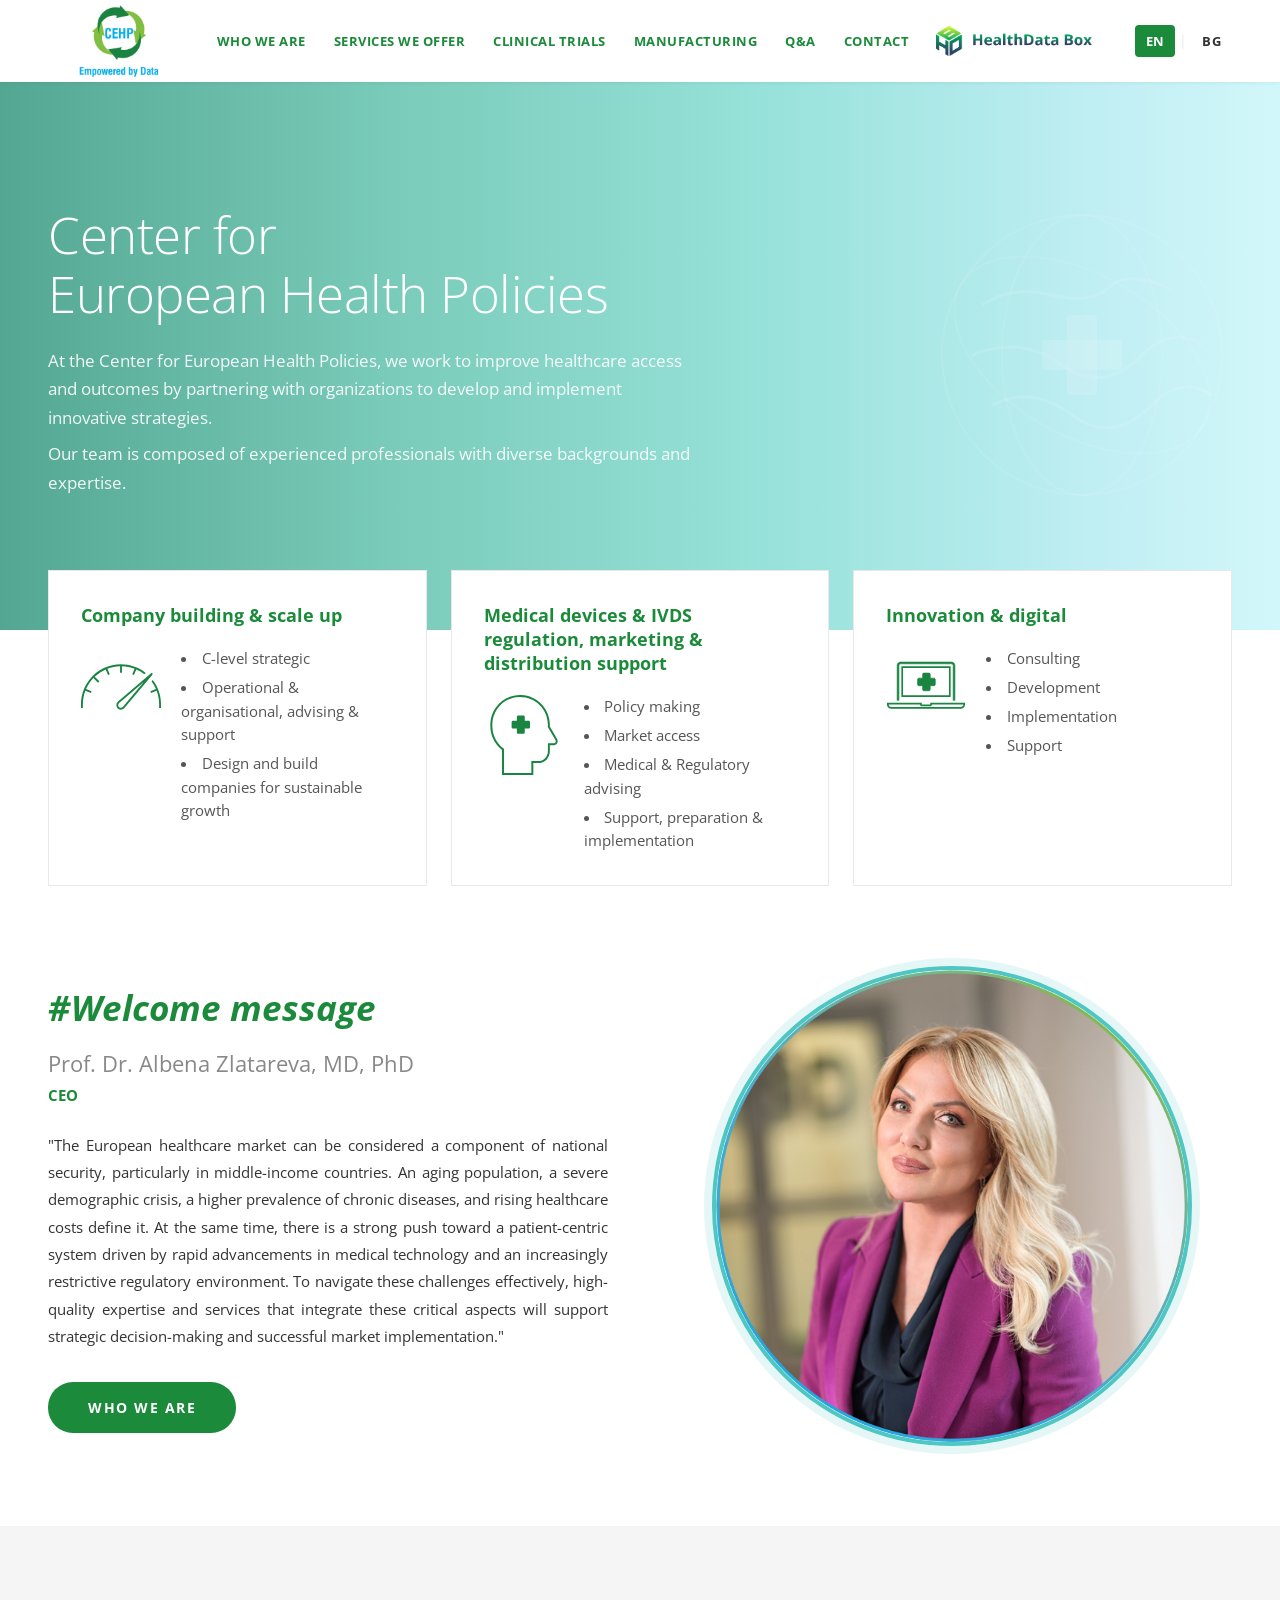
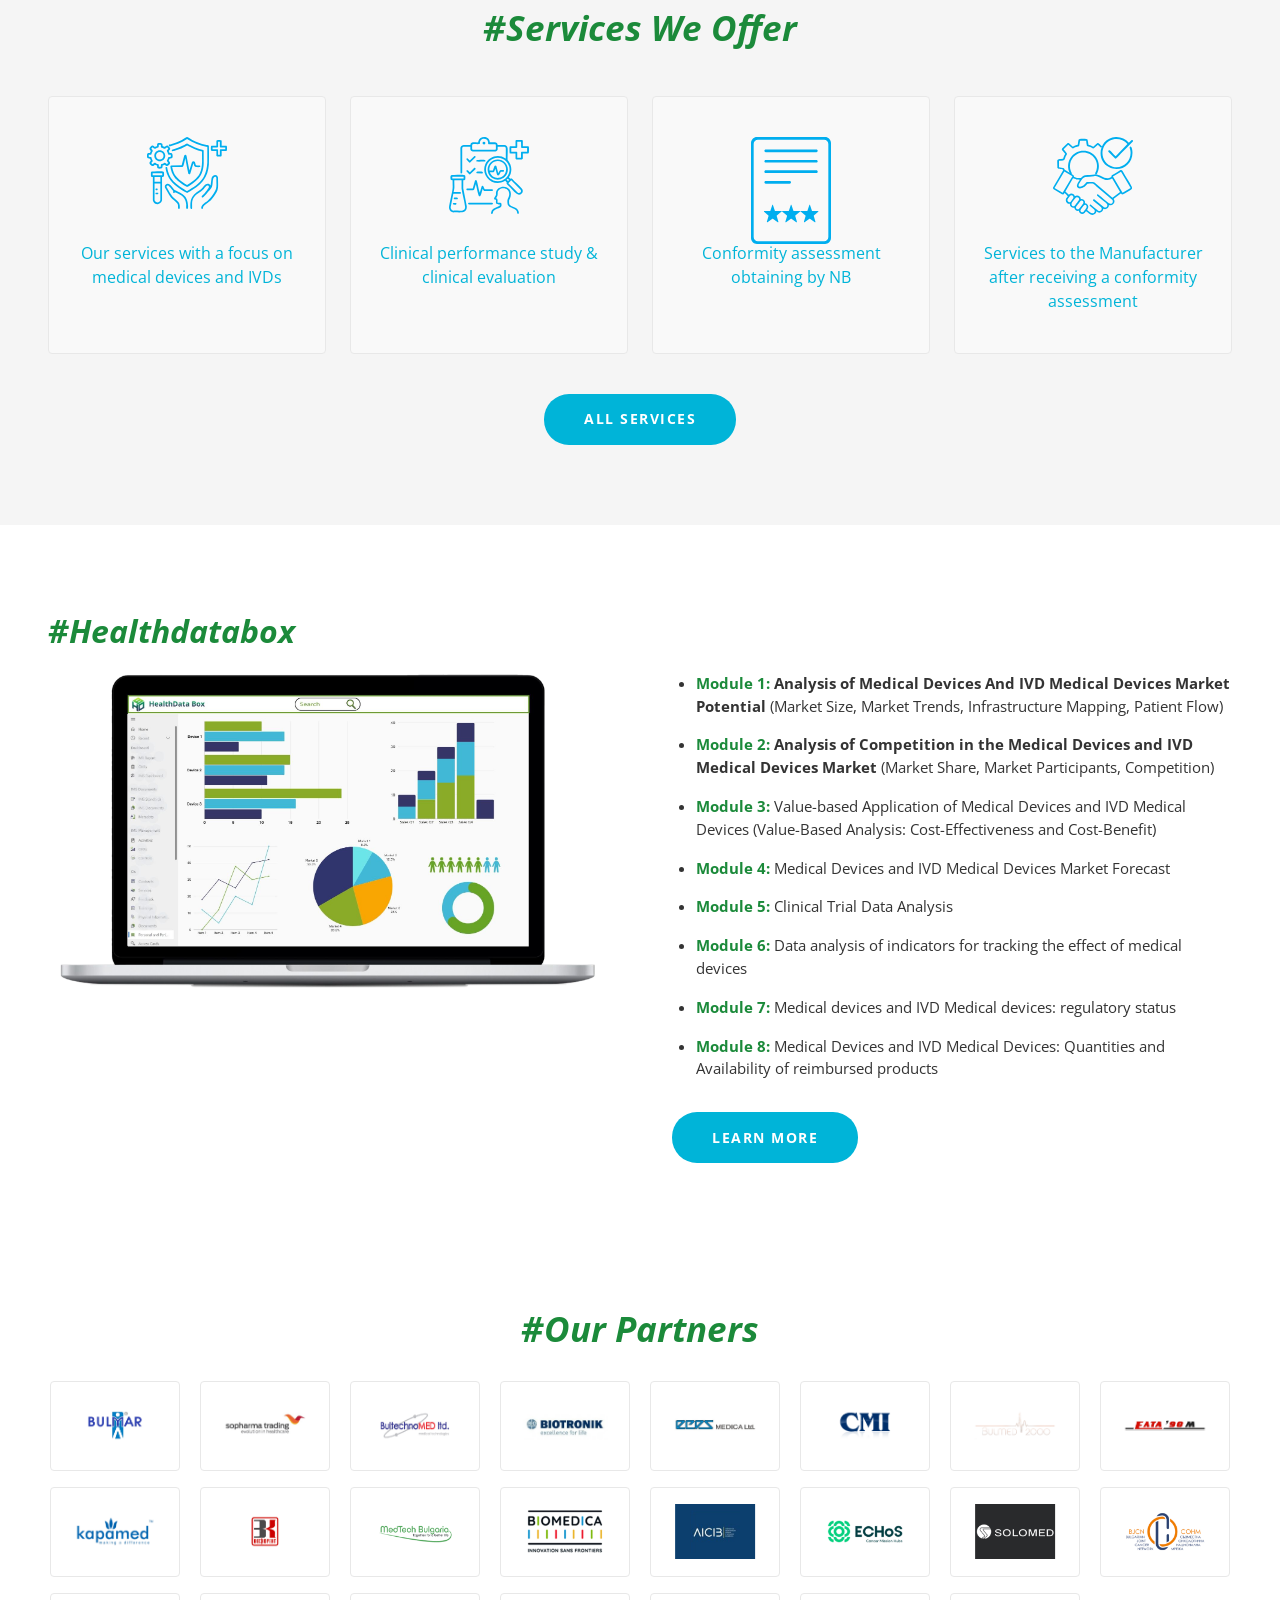
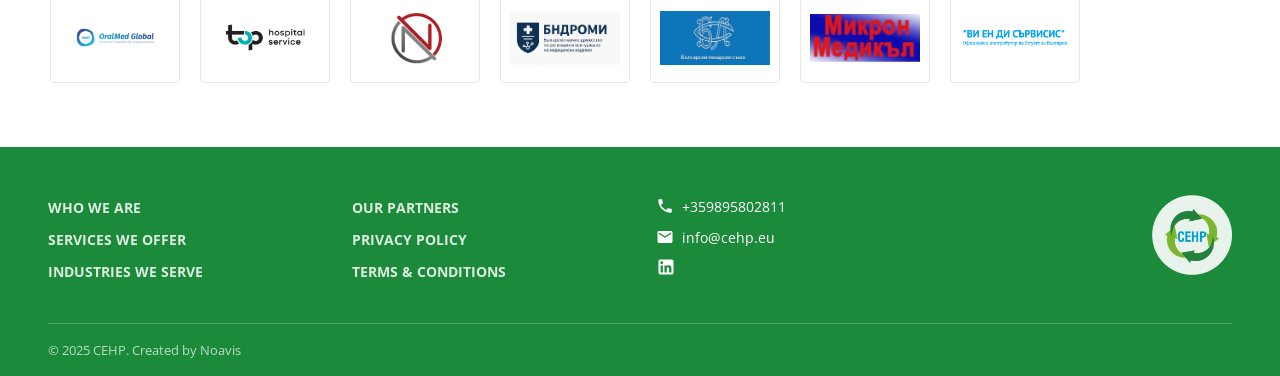
==== index.html @ 3921a28b "initilize" ====
<!DOCTYPE html>
<html lang="en">
<head>
  <meta charset="UTF-8">
  <meta name="viewport" content="width=device-width, initial-scale=1.0">
  <title>Home | CEHP - Center for European Health Policies</title>

  <!-- SEO Meta Tags -->
  <meta name="description" content="CEHP - Center for European Health Policies. Expert consulting in medical devices, MedDevs, IVDs, HTA, CE marking, clinical trials, technical dossier preparation, manufacturing, packaging, and Medtech regulatory compliance.">
  <meta name="keywords" content="Medical devices, MedDevs, IVDs, HTA, ОЗТ, CE marking, clinical trials, technical dossier preparation, manufacturing, packaging, Medtech, medical device regulation, MDR, IVDR, conformity assessment, clinical evaluation, health technology assessment, оценка на здравни технологии, медицински изделия, клинични изпитвания">
  <meta name="author" content="CEHP">
  <meta name="robots" content="index, follow">
  <link rel="canonical" href="https://www.cehp.eu/">

  <!-- Open Graph -->
  <meta property="og:title" content="CEHP - Center for European Health Policies">
  <meta property="og:description" content="Expert consulting in medical devices, IVDs, HTA, CE marking, clinical trials, technical dossier preparation, manufacturing, and Medtech.">
  <meta property="og:type" content="website">
  <meta property="og:url" content="https://www.cehp.eu/">
  <meta property="og:image" content="images/main-logo.jpg">
  <meta property="og:site_name" content="CEHP">

  <!-- Twitter Card -->
  <meta name="twitter:card" content="summary_large_image">
  <meta name="twitter:title" content="CEHP - Center for European Health Policies">
  <meta name="twitter:description" content="Expert consulting in medical devices, IVDs, HTA, CE marking, clinical trials, and Medtech regulatory compliance.">

  <!-- Schema.org Structured Data -->
  <script type="application/ld+json">
  {
    "@context": "https://schema.org",
    "@type": "Organization",
    "name": "CEHP - Center for European Health Policies",
    "url": "https://www.cehp.eu",
    "logo": "https://www.cehp.eu/images/main-logo.jpg",
    "description": "Expert consulting in medical devices, MedDevs, IVDs, HTA, CE marking, clinical trials, technical dossier preparation, manufacturing, packaging, and Medtech.",
    "telephone": "+359895802811",
    "contactPoint": {
      "@type": "ContactPoint",
      "email": "info@cehp.eu",
      "telephone": "+359895802811",
      "contactType": "general"
    },
    "sameAs": [
      "https://www.linkedin.com/company/center-for-european-health-policies-ltd/"
    ],
    "keywords": "Medical devices, MedDevs, IVDs, HTA, CE marking, clinical trials, technical dossier preparation, manufacturing, packaging, Medtech"
  }
  </script>

  <!-- Fonts -->
  <link rel="preconnect" href="https://fonts.googleapis.com">
  <link rel="preconnect" href="https://fonts.gstatic.com" crossorigin>
  <link href="https://fonts.googleapis.com/css2?family=Open+Sans:ital,wght@0,300;0,400;0,500;0,600;0,700;1,400;1,600;1,700&display=swap" rel="stylesheet">

  <!-- Styles -->
  <link rel="stylesheet" href="css/style.css">
</head>
<body>

  <!-- Header -->
  <header class="header">
    <nav class="nav">
      <a href="index.html" class="nav-logo">
        <img src="images/main-logo.jpg" alt="CEHP - Center for European Health Policies" width="150" height="55">

      </a>
      <div class="nav-links">
        <a href="team.html" data-i18n="nav.who_we_are">Who We Are</a>
        <a href="services.html" data-i18n="nav.services">Services We Offer</a>
        <a href="clinical-trials.html" data-i18n="nav.clinical_trials">Clinical Trials</a>
        <a href="manufacturing.html" data-i18n="nav.manufacturing">Manufacturing</a>
        <a href="qa.html" data-i18n="nav.qa">Q&amp;A</a>
        <a href="contact.html" data-i18n="nav.contact">Contact</a>
      </div>
      <a href="https://www.healthdatabox.com/" target="_blank" rel="noopener noreferrer" class="nav-right">
        <img src="images/healthdatabox-logo.png" alt="HealthData Box">
      </a>
      <div class="lang-switcher">
        <button class="lang-btn active" data-lang="en">EN</button>
        <span class="lang-sep">|</span>
        <button class="lang-btn" data-lang="bg">BG</button>
      </div>
      <button class="hamburger" aria-label="Open menu">
        <span></span><span></span><span></span>
      </button>
    </nav>
  </header>

  <!-- Mobile Navigation -->
  <div class="overlay"></div>
  <div class="mobile-nav">
    <button class="mobile-nav-close" aria-label="Close menu">&times;</button>
    <div class="mobile-nav-links">
      <a href="index.html" data-i18n="nav.home">Home</a>
      <a href="team.html" data-i18n="nav.who_we_are">Who We Are</a>
      <a href="services.html" data-i18n="nav.services">Services We Offer</a>
      <a href="clinical-trials.html" data-i18n="nav.clinical_trials">Clinical Trials</a>
      <a href="manufacturing.html" data-i18n="nav.manufacturing">Manufacturing</a>
      <a href="qa.html" data-i18n="nav.qa">Q&amp;A</a>
      <a href="contact.html" data-i18n="nav.contact">Contact</a>
    </div>
    <div class="lang-switcher">
      <button class="lang-btn active" data-lang="en">EN</button>
      <span class="lang-sep">|</span>
      <button class="lang-btn" data-lang="bg">BG</button>
    </div>
  </div>

  <!-- Hero Section -->
  <section class="hero" id="hero">
    <video class="hero-video" autoplay muted loop playsinline>
      <source src="images/file.mp4" type="video/mp4">
    </video>
    <div class="hero-overlay"></div>
    <div class="hero-inner">
      <div class="hero-content">
        <h1 data-i18n="home.hero_title">Center for<br>European Health Policies</h1>
        <p data-i18n="home.hero_p1">At the Center for European Health Policies, we work to improve healthcare access and outcomes by partnering with organizations to develop and implement innovative strategies.</p>
        <p data-i18n="home.hero_p2">Our team is composed of experienced professionals with diverse backgrounds and expertise.</p>
      </div>
      <div class="hero-globe">
        <!-- Globe SVG illustration -->
        <svg viewBox="0 0 300 300" fill="none" xmlns="http://www.w3.org/2000/svg">
          <circle cx="150" cy="150" r="140" stroke="rgba(255,255,255,0.3)" stroke-width="2" fill="none"/>
          <ellipse cx="150" cy="150" rx="80" ry="140" stroke="rgba(255,255,255,0.3)" stroke-width="2" fill="none"/>
          <ellipse cx="150" cy="150" rx="140" ry="80" stroke="rgba(255,255,255,0.3)" stroke-width="2" fill="none" transform="rotate(30 150 150)"/>
          <path d="M50 100 Q80 80 120 90 Q160 100 180 80 Q200 65 240 85" stroke="rgba(255,255,255,0.4)" stroke-width="3" fill="none"/>
          <path d="M40 150 Q90 130 130 160 Q170 190 210 150 Q240 120 270 140" stroke="rgba(255,255,255,0.4)" stroke-width="3" fill="none"/>
          <path d="M60 200 Q100 180 140 210 Q180 240 220 200 Q250 170 280 190" stroke="rgba(255,255,255,0.4)" stroke-width="3" fill="none"/>
          <!-- Health cross -->
          <rect x="135" y="110" width="30" height="80" rx="4" fill="rgba(255,255,255,0.5)"/>
          <rect x="110" y="135" width="80" height="30" rx="4" fill="rgba(255,255,255,0.5)"/>
        </svg>
      </div>
    </div>
  </section>

  <!-- Three Pillars -->
  <section class="pillars" id="pillars">
    <div class="container">
      <div class="pillars-grid">
        <!-- Pillar 1 -->
        <div class="pillar-card animate-on-scroll">
          <h3 data-i18n="home.pillar1_title">Company building &amp; scale up</h3>
          <div class="pillar-body">
            <div class="pillar-icon">
              <svg preserveAspectRatio="xMidYMid meet" data-bbox="39.9 19.13 1000.3 567.37" viewBox="39.9 19.13 1000.3 567.37" xmlns="http://www.w3.org/2000/svg" role="presentation" aria-hidden="true">
                <g>
                  <path d="M528.4 42.8v81.1h23.3V42.7C605.9 44 659.4 54.5 710 73.9l-29.4 68.6 21.4 9.2 29.6-69c35.5 15.6 68.9 35.5 99.5 59.2l18-15.4C632.4-44.4 318.2-7.3 147.3 209.4c-69.6 88.3-107.5 197.5-107.4 310v46.5h23.3v-46.5c0-58.1 10.6-115.7 31.4-170l68.6 29.4 9.2-21.4-69-29.6c22.3-50.7 53.3-97.1 91.5-137.2l57.7 57.7 16.4-16.4-57.7-57.7c40.1-38.2 86.5-69.2 137.2-91.5l29.6 69 21.4-9.2-29.4-68.7c50.6-19.3 104.2-29.9 158.3-31.1" fill="#1a8441"></path>
                  <path d="m937.6 216.4-15.3 18.2c21.6 28.9 39.8 60.2 54.3 93.2l-69 29.6 9.2 21.4 68.8-29.5c20.8 54.3 31.4 111.9 31.3 170v46.5h23.3v-46.5c0-109.5-36-216-102.6-302.9" fill="#1a8441"></path>
                  <path d="M932 132.3c-4.3-4.3-11.1-4.5-15.7-.6L502.8 484.6c-2.2 1.5-4.2 3.3-5.8 5.5-.4.5-.8 1-2.1 2.3-19.8 24.5-16.6 60.3 7.2 80.9 10.2 8.5 23.1 13.2 36.3 13.2s33.1-7.5 44.2-20.3l350.1-418.1c3.9-4.6 3.5-11.5-.8-15.7M564.9 551c-12 14.2-33.2 16.3-47.7 4.7-14.1-12-16.3-33-5.1-47.7 1.1-1.1 2-2.2 2.8-3.2l.6-.7c.5-.3 1-.7 1.5-1.1l307.7-262.6h.2v.2l-260 310.5Z" fill="#1a8441"></path>
                </g>
              </svg>
            </div>
            <ul>
              <li data-i18n="home.pillar1_li1">C-level strategic</li>
              <li data-i18n="home.pillar1_li2">Operational &amp; organisational, advising &amp; support</li>
              <li data-i18n="home.pillar1_li3">Design and build companies for sustainable growth</li>
            </ul>
          </div>
        </div>

        <!-- Pillar 2 -->
        <div class="pillar-card animate-on-scroll">
          <h3 data-i18n="home.pillar2_title">Medical devices &amp; IVDS regulation, marketing &amp; distribution support</h3>
          <div class="pillar-body">
            <div class="pillar-icon">
              <svg preserveAspectRatio="xMidYMid meet" data-bbox="98.2 21 658.468 781.9" viewBox="98.2 21 658.468 781.9" xmlns="http://www.w3.org/2000/svg" role="presentation" aria-hidden="true">
                <g>
                  <path d="M389.3 40.4c149.9-.1 271.6 121.4 271.7 271.4 0 3.6 0 7.2-.2 10.8v10.7l2.6 4.5 66.8 116.3.3.4.3.4c6.3 7.6 8.1 17.9 4.9 27.2-2.7 5.6-8 9.6-14.2 10.7h-60.6v77.5c0 25.5-9.7 50.1-27.2 68.7-17.9 18.1-42.2 28.3-67.6 28.2h-66.8v116.3H232.2V548.2l-7.5-5.8C156.9 490 117.5 409 118 323.2v-.7c-5.8-149.9 110.9-276.2 260.7-282 3.6-.1 7.2-.2 10.8-.2m-.2-19.3C228.7 20.9 98.4 151 98.2 311.8c0 3.8 0 7.7.2 11.5-.4 91.7 41.8 178.3 114.2 234.5v245.1h305.9V686.6h47.4c30.5 0 59.8-12.3 81.3-33.9 21.2-22.1 33-51.7 32.9-82.4v-58.1h42.6c25.2-2.9 47.4-32 24.2-67.8l-66.8-116.3v-4.8c6.2-160.6-118.9-295.9-279.3-302.1-3.8-.2-7.7-.2-11.5-.2" fill="#1a8441" fill-rule="evenodd"></path>
                  <path d="M486.1 284.3c0-7.1-5.8-12.8-12.8-12.8h-38.5V233c0-7.1-5.8-12.8-12.8-12.8h-51.4c-7.1 0-12.8 5.8-12.8 12.8v38.5h-38.6c-7.1 0-12.8 5.8-12.8 12.8v51.4c0 7.1 5.8 12.8 12.8 12.8h38.5V387c0 7.1 5.8 12.8 12.8 12.8h51.4c7.1 0 12.8-5.8 12.8-12.8v-38.5h38.5c7.1 0 12.8-5.8 12.8-12.8v-51.4Z" fill="#1a8441" fill-rule="evenodd"></path>
                </g>
              </svg>
            </div>
            <ul>
              <li data-i18n="home.pillar2_li1">Policy making</li>
              <li data-i18n="home.pillar2_li2">Market access</li>
              <li data-i18n="home.pillar2_li3">Medical &amp; Regulatory advising</li>
              <li data-i18n="home.pillar2_li4">Support, preparation &amp; implementation</li>
            </ul>
          </div>
        </div>

        <!-- Pillar 3 -->
        <div class="pillar-card animate-on-scroll">
          <h3 data-i18n="home.pillar3_title">Innovation &amp; digital</h3>
          <div class="pillar-body">
            <div class="pillar-icon">
              <svg preserveAspectRatio="xMidYMid meet" data-bbox="13.4 25.7 1053.3 630" viewBox="0 0 1080 724" xmlns="http://www.w3.org/2000/svg" role="presentation" aria-hidden="true">
                <g>
                  <path d="M872.4 495.6V83.4H207.6v412.4zM230.5 106.3h619v366.4l-619 .2z" fill="#1a8441" fill-rule="evenodd"></path>
                  <path d="M173.9 71.6c0-12.7 10.3-22.9 22.9-23h687.4c12.7 0 22.9 10.3 22.9 23v470.5H930V71.6c0-25.3-20.5-45.9-45.8-45.9H196.9c-25.3 0-45.8 20.6-45.8 45.9v470.5H174V71.6z" stroke-miterlimit="8" fill="#1a8441" fill-rule="evenodd" stroke="#1a8441" stroke-width="9.2"></path>
                  <path d="M597.2 575.8v22.8H482.7v-22.8H13.4v22.8c0 31.5 25.6 57.1 57.2 57.1h938.8c31.6 0 57.2-25.6 57.3-57.1v-22.8zm412.2 57.1H70.6c-19 0-34.3-15.4-34.4-34.3h423.6c-.4 12.2 9.1 22.4 21.4 22.8h116c12.2.4 22.5-9.1 22.9-21.3v-1.5h423.6c0 18.9-15.4 34.2-34.4 34.3" fill-rule="evenodd" fill="#1a8441"></path>
                  <path d="M665 259.5c0-9.4-7.6-17-17-17h-51.2v-51.2c0-9.4-7.6-17-17-17h-68.2c-9.4 0-17 7.6-17 17v51.2h-51.2c-9.4 0-17 7.6-17 17v68.2c0 9.4 7.6 17 17 17h51.2v51.2c0 9.4 7.6 17 17 17h68.2c9.4 0 17-7.6 17-17v-51.2H648c9.4 0 17-7.6 17-17z" fill="#1a8441" fill-rule="evenodd" stroke="#1a8441" stroke-width="9.2" stroke-linecap="round" stroke-linejoin="round"></path>
                </g>
              </svg>
            </div>
            <ul>
              <li data-i18n="home.pillar3_li1">Consulting</li>
              <li data-i18n="home.pillar3_li2">Development</li>
              <li data-i18n="home.pillar3_li3">Implementation</li>
              <li data-i18n="home.pillar3_li4">Support</li>
            </ul>
          </div>
        </div>
      </div>
    </div>
  </section>

  <!-- Welcome / CEO Message -->
  <section class="welcome" id="welcome">
    <div class="container">
      <div class="welcome-grid">
        <div class="welcome-text animate-on-scroll">
          <div class="section-label" data-i18n="home.welcome_label">#Welcome message</div>
          <h2 data-i18n="home.welcome_name">Prof. Dr. Albena Zlatareva, MD, PhD</h2>
          <p class="title" data-i18n="home.welcome_role">CEO</p>
          <blockquote data-i18n="home.welcome_quote">
            "The European healthcare market can be considered a component of national security, particularly in middle-income countries. An aging population, a severe demographic crisis, a higher prevalence of chronic diseases, and rising healthcare costs define it. At the same time, there is a strong push toward a patient-centric system driven by rapid advancements in medical technology and an increasingly restrictive regulatory environment. To navigate these challenges effectively, high-quality expertise and services that integrate these critical aspects will support strategic decision-making and successful market implementation."
          </blockquote>
          <a href="team.html" class="btn btn-green" data-i18n="home.welcome_btn">Who We Are</a>
        </div>
        <div class="welcome-image animate-on-scroll">
          <img src="images/team/albena-zlatareva.png" alt="Prof. Dr. Albena Zlatareva, MD, PhD - CEO of CEHP" width="380" height="380">
        </div>
      </div>
    </div>
  </section>

  <!-- Services We Offer (Homepage) -->
  <section class="services-home" id="services">
    <div class="container">
      <h2 class="section-title" data-i18n="home.services_title">#Services We Offer</h2>
      <div class="services-home-grid">
        <a href="services.html#md-ivd" class="service-home-card animate-on-scroll">
          <div class="icon">
            <img src="images/1.svg" alt="Medical devices and IVDs services icon">
          </div>
          <h3 data-i18n="home.service1">Our services with a focus on medical devices and IVDs</h3>
        </a>
        <a href="services.html#clinical-eval" class="service-home-card animate-on-scroll">
          <div class="icon">
            <img src="images/2.svg" alt="Clinical performance study icon">
          </div>
          <h3 data-i18n="home.service2">Clinical performance study &amp; clinical evaluation</h3>
        </a>
        <a href="services.html#conformity" class="service-home-card animate-on-scroll">
          <div class="icon">
            <img src="images/3.svg" alt="Conformity assessment icon">
          </div>
          <h3 data-i18n="home.service3">Conformity assessment obtaining by NB</h3>
        </a>
        <a href="services.html#post-conformity" class="service-home-card animate-on-scroll">
          <div class="icon">
            <img src="images/4.svg" alt="Post-conformity services icon">
          </div>
          <h3 data-i18n="home.service4">Services to the Manufacturer after receiving a conformity assessment</h3>
        </a>
      </div>
      <div class="center">
        <a href="services.html" class="btn btn-cyan" data-i18n="home.services_btn">All Services</a>
      </div>
    </div>
  </section>

  <!-- HealthDataBox -->
  <section class="healthdatabox" id="healthdatabox">
    <div class="container">
      <div class="section-label" data-i18n="home.hdb_label">#Healthdatabox</div>
      <div class="healthdatabox-grid">
        <div class="healthdatabox-image animate-on-scroll">
          <img src="images/healthdatabox-laptop.png" alt="HealthDataBox platform dashboard showing medical device market analytics" width="600" height="400">
        </div>
        <div class="healthdatabox-content animate-on-scroll">
          <ul class="modules-list">
            <li data-i18n="home.hdb_m1"><strong>Module 1:</strong> <span class="module-title">Analysis of Medical Devices And IVD Medical Devices Market Potential</span> (Market Size, Market Trends, Infrastructure Mapping, Patient Flow)</li>
            <li data-i18n="home.hdb_m2"><strong>Module 2:</strong> <span class="module-title">Analysis of Competition in the Medical Devices and IVD Medical Devices Market</span> (Market Share, Market Participants, Competition)</li>
            <li data-i18n="home.hdb_m3"><strong>Module 3:</strong> Value-based Application of Medical Devices and IVD Medical Devices (Value-Based Analysis: Cost-Effectiveness and Cost-Benefit)</li>
            <li data-i18n="home.hdb_m4"><strong>Module 4:</strong> Medical Devices and IVD Medical Devices Market Forecast</li>
            <li data-i18n="home.hdb_m5"><strong>Module 5:</strong> Clinical Trial Data Analysis</li>
            <li data-i18n="home.hdb_m6"><strong>Module 6:</strong> Data analysis of indicators for tracking the effect of medical devices</li>
            <li data-i18n="home.hdb_m7"><strong>Module 7:</strong> Medical devices and IVD Medical devices: regulatory status</li>
            <li data-i18n="home.hdb_m8"><strong>Module 8:</strong> Medical Devices and IVD Medical Devices: Quantities and Availability of reimbursed products</li>
          </ul>
          <a href="https://www.healthdatabox.com/" class="btn btn-cyan" target="_blank" rel="noopener noreferrer" data-i18n="home.hdb_btn">Learn More</a>
        </div>
      </div>
    </div>
  </section>

  <!-- Partners -->
  <section class="partners" id="partners">
    <div class="container">
      <h2 class="section-title" style="text-align: center;" data-i18n="home.partners_title">#Our Partners</h2>
      <div class="partners-grid animate-on-scroll">
        <div class="partner-logo"><img src="images/partners/1.png" alt="Bulmar" loading="lazy"></div>
        <div class="partner-logo"><img src="images/partners/2.png" alt="Sopharma Trading" loading="lazy"></div>
        <div class="partner-logo"><img src="images/partners/3.png" alt="BultechnoMED ltd." loading="lazy"></div>
        <div class="partner-logo"><img src="images/partners/4.png" alt="Biotronik" loading="lazy"></div>
        <div class="partner-logo"><img src="images/partners/5.png" alt="EEOS Medica Ltd." loading="lazy"></div>
        <div class="partner-logo"><img src="images/partners/6.png" alt="CMI" loading="lazy"></div>
        <div class="partner-logo"><img src="images/partners/7.png" alt="Bulmed 2000" loading="lazy"></div>
        <div class="partner-logo"><img src="images/partners/8.png" alt="ЕЛТА '90 М" loading="lazy"></div>
        <div class="partner-logo"><img src="images/partners/9.png" alt="Kapamed" loading="lazy"></div>
        <div class="partner-logo"><img src="images/partners/10.png" alt="Вескорект" loading="lazy"></div>
        <div class="partner-logo"><img src="images/partners/11.png" alt="MedTech Bulgaria" loading="lazy"></div>
        <div class="partner-logo"><img src="images/partners/12.png" alt="Biomedica" loading="lazy"></div>
        <div class="partner-logo"><img src="images/partners/13.png" alt="AICIB" loading="lazy"></div>
        <div class="partner-logo"><img src="images/partners/14.png" alt="ECHoS Cancer Mission Hubs" loading="lazy"></div>
        <div class="partner-logo"><img src="images/partners/15.png" alt="Solomed" loading="lazy"></div>
        <div class="partner-logo"><img src="images/partners/16.png" alt="BJCN - Bulgarian Joint Cancer Network" loading="lazy"></div>
        <div class="partner-logo"><img src="images/partners/17.png" alt="OralMed Global" loading="lazy"></div>
        <div class="partner-logo"><img src="images/partners/18.png" alt="Top Hospital Service" loading="lazy"></div>
        <div class="partner-logo"><img src="images/partners/19.png" alt="Noavis" loading="lazy"></div>
        <div class="partner-logo"><img src="images/partners/cehp-01.png" alt="БНДРОМИ" loading="lazy"></div>
        <div class="partner-logo"><img src="images/partners/cehp-02.png" alt="Български лекарски съюз" loading="lazy"></div>
        <div class="partner-logo"><img src="images/partners/Micron_Medical_logo.png" alt="Микрон Медикъл" loading="lazy"></div>
        <div class="partner-logo"><img src="images/partners/Untitled design(2).png" alt="Ви ен Ди Сървисис" loading="lazy"></div>
      </div>
    </div>
  </section>

  <!-- Footer -->
  <footer class="footer">
    <div class="container">
      <div class="footer-grid">
        <div class="footer-col">
          <ul>
            <li><a href="team.html"><strong data-i18n="footer.who_we_are">WHO WE ARE</strong></a></li>
            <li><a href="services.html"><strong data-i18n="footer.services">SERVICES WE OFFER</strong></a></li>
            <li><a href="services.html"><strong data-i18n="footer.industries">INDUSTRIES WE SERVE</strong></a></li>
          </ul>
        </div>
        <div class="footer-col">
          <ul>
            <li><a href="index.html#partners"><strong data-i18n="footer.partners">OUR PARTNERS</strong></a></li>
            <li><a href="privacy.html"><strong data-i18n="footer.privacy">PRIVACY POLICY</strong></a></li>
            <li><a href="terms.html"><strong data-i18n="footer.terms">TERMS &amp; CONDITIONS</strong></a></li>
          </ul>
        </div>
        <div class="footer-col">
          <div class="footer-contact-item">
            <svg viewBox="0 0 24 24"><path d="M6.62 10.79c1.44 2.83 3.76 5.14 6.59 6.59l2.2-2.2c.27-.27.67-.36 1.02-.24 1.12.37 2.33.57 3.57.57.55 0 1 .45 1 1V20c0 .55-.45 1-1 1-9.39 0-17-7.61-17-17 0-.55.45-1 1-1h3.5c.55 0 1 .45 1 1 0 1.25.2 2.45.57 3.57.11.35.03.74-.25 1.02l-2.2 2.2z"/></svg>
            <a href="tel:+359895802811">+359895802811</a>
          </div>
          <div class="footer-contact-item">
            <svg viewBox="0 0 24 24"><path d="M20 4H4c-1.1 0-1.99.9-1.99 2L2 18c0 1.1.9 2 2 2h16c1.1 0 2-.9 2-2V6c0-1.1-.9-2-2-2zm0 4l-8 5-8-5V6l8 5 8-5v2z"/></svg>
            <a href="mailto:info@cehp.eu">info@cehp.eu</a>
          </div>
          <div class="footer-social">
            <a href="https://www.linkedin.com/company/center-for-european-health-policies-ltd/" target="_blank" rel="noopener noreferrer" aria-label="LinkedIn">
              <svg viewBox="0 0 24 24"><path d="M19 3a2 2 0 0 1 2 2v14a2 2 0 0 1-2 2H5a2 2 0 0 1-2-2V5a2 2 0 0 1 2-2h14m-.5 15.5v-5.3a3.26 3.26 0 0 0-3.26-3.26c-.85 0-1.84.52-2.32 1.3v-1.11h-2.79v8.37h2.79v-4.93c0-.77.62-1.4 1.39-1.4a1.4 1.4 0 0 1 1.4 1.4v4.93h2.79M6.88 8.56a1.68 1.68 0 0 0 1.68-1.68c0-.93-.75-1.69-1.68-1.69a1.69 1.69 0 0 0-1.69 1.69c0 .93.76 1.68 1.69 1.68m1.39 9.94v-8.37H5.5v8.37h2.77z"/></svg>
            </a>
          </div>
        </div>
        <div class="footer-logo">
          <img src="images/logo.png" alt="CEHP Logo" width="80" height="80">
        </div>
      </div>
      <div class="footer-bottom">
        <span data-i18n="footer.copyright">&copy; 2025 CEHP. Created by Noavis</span>
      </div>
    </div>
  </footer>

  <script src="js/i18n.js"></script>
  <script src="js/main.js"></script>
</body>
</html>
---- css/style.css ----
/* ========================================
   CEHP - Center for European Health Policies
   Main Stylesheet - Matching Original Design
   ======================================== */

/* --- CSS Variables --- */
:root {
  --green-dark: #1a7a3a;
  --green-primary: #2da44e;
  --green-heading: #1b8a3a;
  --teal: #17a68a;
  --teal-light: #4ec6c1;
  --cyan: #30c5d2;
  --cyan-light: #5ed4e0;
  --blue-btn: #00b4d8;
  --blue-light: #7ec8e3;
  --accent-blue: #1a3a5c;
  --text-dark: #333333;
  --text-light: #ffffff;
  --text-gray: #555555;
  --text-muted: #888888;
  --bg-light: #f5f5f5;
  --bg-offwhite: #f9f9f9;
  --bg-white: #ffffff;
  --border-light: #e8e8e8;
  --shadow: 0 2px 12px rgba(0, 0, 0, 0.06);
  --shadow-hover: 0 6px 24px rgba(0, 0, 0, 0.12);
  --transition: all 0.3s ease;
  --font-main: 'Open Sans', 'Segoe UI', Tahoma, Geneva, Verdana, sans-serif;
  --max-width: 1400px;
}

/* --- Reset & Base --- */
*,
*::before,
*::after {
  margin: 0;
  padding: 0;
  box-sizing: border-box;
}

html {
  scroll-behavior: smooth;
  font-size: 16px;
}

body {
  font-family: var(--font-main);
  color: var(--text-dark);
  line-height: 1.6;
  overflow-x: hidden;
  background: var(--bg-white);
}

a {
  text-decoration: none;
  color: inherit;
  transition: var(--transition);
}

ul {
  list-style: none;
}

img {
  max-width: 100%;
  height: auto;
  display: block;
}

.container {
  max-width: var(--max-width);
  margin: 0 auto;
  padding: 0 3rem;
}

/* --- Utilities --- */
.section-label {
  color: var(--green-heading);
  font-size: 2rem;
  font-weight: 700;
  font-style: italic;
  margin-bottom: 1rem;
}

.section-title {
  font-size: 2.2rem;
  font-weight: 700;
  color: var(--green-heading);
  margin-bottom: 1rem;
  line-height: 1.2;
  font-style: italic;
}

.section-subtitle {
  font-size: 1.05rem;
  color: var(--text-gray);
  max-width: 700px;
  margin-bottom: 2rem;
}

.center {
  text-align: center;
}

/* --- Language Switcher --- */
.lang-switcher {
  display: flex;
  align-items: center;
  gap: 0.25rem;
  margin-left: 1rem;
}

.lang-btn {
  background: none;
  border: 2px solid transparent;
  color: var(--text-dark);
  font-family: var(--font-main);
  font-size: 0.8rem;
  font-weight: 700;
  cursor: pointer;
  padding: 0.3rem 0.55rem;
  border-radius: 4px;
  transition: var(--transition);
  letter-spacing: 0.5px;
}

.lang-btn:hover {
  background: rgba(27, 138, 58, 0.1);
  color: var(--green-heading);
}

.lang-btn.active {
  background: var(--green-heading);
  color: white;
  border-color: var(--green-heading);
}

.lang-sep {
  color: var(--border-light);
  font-size: 0.85rem;
  user-select: none;
}

/* Language switcher in mobile nav */
.mobile-nav .lang-switcher {
  justify-content: center;
  padding: 1rem 0;
  margin: 0;
  border-top: 1px solid var(--border-light);
  margin-top: 1rem;
}

/* --- Buttons --- */
.btn {
  display: inline-block;
  padding: 0.9rem 2.5rem;
  border-radius: 25px;
  font-weight: 700;
  font-size: 0.85rem;
  letter-spacing: 1.5px;
  text-transform: uppercase;
  transition: var(--transition);
  cursor: pointer;
  border: none;
}

.btn-primary {
  background: var(--blue-btn);
  color: var(--text-light);
}

.btn-primary:hover {
  background: #009dc0;
  transform: translateY(-2px);
  box-shadow: 0 4px 15px rgba(0, 180, 216, 0.4);
}

.btn-outline {
  background: transparent;
  color: var(--green-heading);
  border: 2px solid var(--green-heading);
  padding: 0.8rem 2.4rem;
}

.btn-outline:hover {
  background: var(--green-heading);
  color: var(--text-light);
  transform: translateY(-2px);
}

.btn-green {
  background: var(--green-heading);
  color: var(--text-light);
}

.btn-green:hover {
  background: #167a32;
  transform: translateY(-2px);
}

.btn-white {
  background: var(--text-light);
  color: var(--blue-btn);
  border: 2px solid var(--text-light);
}

.btn-white:hover {
  background: transparent;
  color: var(--text-light);
  border-color: var(--text-light);
  transform: translateY(-2px);
}

.btn-cyan {
  background: var(--blue-btn);
  color: var(--text-light);
}

.btn-cyan:hover {
  background: #009dc0;
  transform: translateY(-2px);
  box-shadow: 0 4px 15px rgba(0, 180, 216, 0.4);
}

/* --- Header / Navigation --- */
.header {
  position: fixed;
  top: 0;
  left: 0;
  width: 100%;
  z-index: 1000;
  background: var(--bg-white);
  box-shadow: 0 1px 4px rgba(0, 0, 0, 0.06);
  transition: var(--transition);
}

.header.scrolled {
  box-shadow: 0 2px 12px rgba(0, 0, 0, 0.1);
}

.nav {
  display: flex;
  align-items: center;
  justify-content: space-between;
  padding: 0.05rem 3rem;
  max-width: var(--max-width);
  margin: 0 auto;
}

.nav-logo {
  display: flex;
  flex-direction: column;
  align-items: center;
}

.nav-logo img {
  height: 80px;
  width: auto;
}

.nav-logo .tagline {
  font-size: 0.65rem;
  color: var(--green-heading);
  font-style: italic;
  margin-top: 2px;
}

.nav-links {
  display: flex;
  align-items: center;
  gap: 1.75rem;
}

.nav-links a {
  font-size: 0.8rem;
  font-weight: 700;
  color: var(--green-heading);
  text-transform: uppercase;
  letter-spacing: 0.5px;
  position: relative;
  padding: 0.5rem 0;
}

.nav-links a::after {
  content: '';
  position: absolute;
  bottom: 0;
  left: 0;
  width: 0;
  height: 2px;
  background: var(--blue-btn);
  transition: var(--transition);
}

.nav-links a:hover::after,
.nav-links a.active::after {
  width: 100%;
}

.nav-links a:hover {
  color: var(--blue-btn);
}

.nav-right {
  display: flex;
  align-items: center;
  gap: 0.75rem;
}

.nav-right img {
  height: 30px;
}

.nav-right span {
  font-weight: 700;
  font-size: 0.95rem;
  color: var(--accent-blue);
}

/* Hamburger */
.hamburger {
  display: none;
  flex-direction: column;
  gap: 5px;
  cursor: pointer;
  background: none;
  border: none;
  padding: 5px;
}

.hamburger span {
  width: 25px;
  height: 2px;
  background: var(--green-heading);
  transition: var(--transition);
}

/* Mobile Nav */
.mobile-nav {
  display: none;
  position: fixed;
  top: 0;
  right: -100%;
  width: 80%;
  max-width: 350px;
  height: 100vh;
  background: var(--bg-white);
  box-shadow: -5px 0 20px rgba(0, 0, 0, 0.1);
  z-index: 2000;
  transition: right 0.3s ease;
  padding: 2rem;
}

.mobile-nav.open {
  right: 0;
}

.mobile-nav-close {
  position: absolute;
  top: 1rem;
  right: 1rem;
  background: none;
  border: none;
  font-size: 1.5rem;
  cursor: pointer;
  color: var(--text-dark);
}

.mobile-nav-links {
  display: flex;
  flex-direction: column;
  gap: 1.5rem;
  margin-top: 3rem;
}

.mobile-nav-links a {
  font-size: 1rem;
  font-weight: 600;
  color: var(--green-heading);
  text-transform: uppercase;
  letter-spacing: 0.5px;
}

.mobile-nav-links a:hover {
  color: var(--blue-btn);
}

.overlay {
  display: none;
  position: fixed;
  top: 0;
  left: 0;
  width: 100%;
  height: 100%;
  background: rgba(0, 0, 0, 0.5);
  z-index: 1500;
}

.overlay.active {
  display: block;
}

/* --- Hero Section --- */
.hero {
  position: relative;
  min-height: 550px;
  display: flex;
  align-items: center;
  color: var(--text-light);
  overflow: hidden;
  margin-top: 80px;
}

.hero-video {
  position: absolute;
  top: 0;
  left: 0;
  width: 100%;
  height: 100%;
  object-fit: cover;
  z-index: -2;
}

.hero-overlay {
  position: absolute;
  top: 0;
  left: 0;
  width: 100%;
  height: 100%;
  background: linear-gradient(to right, rgba(26, 138, 110, 0.75) 0%, rgba(32, 168, 138, 0.6) 30%, rgba(48, 197, 181, 0.5) 60%, rgba(94, 212, 224, 0.4) 85%, rgba(126, 232, 240, 0.35) 100%);
  z-index: -1;
}

.hero-inner {
  display: flex;
  align-items: center;
  justify-content: space-between;
  width: 100%;
  max-width: var(--max-width);
  margin: 0 auto;
  padding: 4rem 3rem;
}

.hero-content {
  max-width: 650px;
  animation: fadeInUp 1s ease;
}

.hero-content h1 {
  font-size: 3.2rem;
  font-weight: 300;
  margin-bottom: 1.5rem;
  line-height: 1.15;
  letter-spacing: -0.5px;
}

.hero-content p {
  font-size: 1.05rem;
  line-height: 1.7;
  margin-bottom: 0.5rem;
  opacity: 0.92;
}

.hero-globe {
  width: 300px;
  height: 300px;
  flex-shrink: 0;
  opacity: 0.3;
}

.hero-globe svg {
  width: 100%;
  height: 100%;
  fill: rgba(255, 255, 255, 0.4);
}

/* --- Three Pillars Section --- */
.pillars {
  padding: 0;
  position: relative;
  margin-top: -60px;
  z-index: 10;
}

.pillars-grid {
  display: grid;
  grid-template-columns: repeat(3, 1fr);
  gap: 1.5rem;
}

.pillar-card {
  background: var(--bg-white);
  border-radius: 0;
  padding: 2rem;
  border: 1px solid var(--border-light);
  transition: var(--transition);
  display: flex;
  flex-direction: column;
}

.pillar-card:hover {
  box-shadow: var(--shadow-hover);
}

.pillar-card h3 {
  font-size: 1.15rem;
  color: var(--green-heading);
  margin-bottom: 1.25rem;
  line-height: 1.3;
  font-weight: 700;
}

.pillar-card .pillar-body {
  display: flex;
  align-items: flex-start;
  gap: 1.25rem;
}

.pillar-card .pillar-icon {
  width: 80px;
  height: 80px;
  flex-shrink: 0;
}

.pillar-card .pillar-icon svg {
  width: 100%;
  height: 100%;
}

.pillar-card ul {
  display: flex;
  flex-direction: column;
  gap: 0.35rem;
}

.pillar-card ul li {
  font-size: 0.92rem;
  color: var(--text-gray);
  padding-left: 1rem;
  position: relative;
  list-style: disc;
  list-style-position: inside;
  padding-left: 0;
}

/* --- Welcome / CEO Message Section --- */
.welcome {
  padding: 5rem 0;
  background: var(--bg-white);
}

.welcome-grid {
  display: grid;
  grid-template-columns: 1fr 1fr;
  gap: 4rem;
  align-items: center;
}

.welcome-text {
  order: 1;
}

.welcome-image {
  order: 2;
  display: flex;
  justify-content: center;
}

.welcome-image img {
  width: 480px;
  height: 480px;
  border-radius: 50%;
  object-fit: cover;
  border: 4px solid var(--teal-light);
  box-shadow: 0 0 0 8px rgba(78, 198, 193, 0.15);
}

.welcome-text .section-label {
  margin-bottom: 0.75rem;
  font-size: 2.2rem;
}

.welcome-text h2 {
  font-size: 1.35rem;
  color: var(--text-muted);
  margin-bottom: 0.1rem;
  font-weight: 400;
}

.welcome-text .title {
  font-size: 0.95rem;
  color: var(--green-heading);
  font-weight: 700;
  margin-bottom: 1.5rem;
}

.welcome-text blockquote {
  font-size: 0.95rem;
  line-height: 1.8;
  color: var(--text-dark);
  border-left: none;
  padding-left: 0;
  margin-bottom: 2rem;
  font-style: normal;
  text-align: justify;
}

/* --- Services Section (Homepage) --- */
.services-home {
  padding: 5rem 0;
  background: var(--bg-light);
}

.services-home .section-title {
  text-align: center;
  font-size: 2.2rem;
}

.services-home-grid {
  display: grid;
  grid-template-columns: repeat(4, 1fr);
  gap: 1.5rem;
  margin: 3rem 0 2.5rem;
}

.service-home-card {
  background: var(--bg-offwhite);
  border-radius: 4px;
  padding: 2.5rem 1.5rem;
  text-align: center;
  transition: var(--transition);
  border: 1px solid var(--border-light);
}

.service-home-card:hover {
  box-shadow: var(--shadow-hover);
  transform: translateY(-3px);
}

.service-home-card .icon {
  width: 80px;
  height: 80px;
  margin: 0 auto 1.5rem;
}

.service-home-card .icon svg {
  width: 100%;
  height: 100%;
}

.service-home-card h3 {
  font-size: 1rem;
  color: var(--blue-btn);
  font-weight: 400;
  line-height: 1.5;
}

/* --- HealthDataBox Section --- */
.healthdatabox {
  padding: 5rem 0;
  background: var(--bg-white);
}

.healthdatabox-grid {
  display: grid;
  grid-template-columns: 1fr 1fr;
  gap: 4rem;
  align-items: start;
}

.healthdatabox-content .section-label {
  color: var(--green-heading);
}

.healthdatabox-image img {
  width: 100%;
  max-width: 600px;
}

.modules-list {
  list-style: disc;
  padding-left: 1.5rem;
  margin-bottom: 2rem;
}

.modules-list li {
  margin-bottom: 1rem;
  font-size: 0.95rem;
  color: var(--text-dark);
  line-height: 1.5;
}

.modules-list li strong {
  color: var(--green-heading);
}

.modules-list li .module-title {
  font-weight: 700;
}

/* --- Partners Section --- */
.partners {
  padding: 4rem 0;
  background: var(--bg-white);
}

.partners .section-title {
  text-align: center;
  margin-bottom: 2rem;
}

.partners-grid {
  display: grid;
  grid-template-columns: repeat(auto-fill, minmax(130px, 1fr));
  gap: 1rem;
  align-items: center;
  justify-items: center;
}

.partner-logo {
  width: 130px;
  height: 90px;
  display: flex;
  align-items: center;
  justify-content: center;
  border: 1px solid var(--border-light);
  border-radius: 4px;
  padding: 0.5rem;
  transition: var(--transition);
  background: var(--bg-white);
}

.partner-logo:hover {
  box-shadow: var(--shadow);
  border-color: var(--teal);
}

.partner-logo img {
  max-height: 55px;
  width: auto;
  max-width: 110px;
  object-fit: contain;
}

/* --- Team Section --- */
.team {
  padding: 5rem 0;
  background: var(--bg-light);
}

.team .section-label,
.team .section-title,
.team .section-subtitle {
  text-align: center;
  margin-left: auto;
  margin-right: auto;
}

.team-grid {
  display: grid;
  grid-template-columns: repeat(auto-fill, minmax(220px, 1fr));
  gap: 2rem;
  margin-top: 3rem;
}

.team-card {
  background: var(--bg-white);
  border-radius: 8px;
  padding: 2rem 1.5rem;
  text-align: center;
  box-shadow: var(--shadow);
  transition: var(--transition);
}

.team-card:hover {
  transform: translateY(-5px);
  box-shadow: var(--shadow-hover);
}

.team-card .avatar {
  width: 140px;
  height: 140px;
  border-radius: 50%;
  margin: 0 auto 1.25rem;
  overflow: hidden;
  border: 3px solid var(--teal-light);
}

.team-card .avatar img {
  width: 100%;
  height: 100%;
  object-fit: cover;
}

.team-card .avatar.placeholder {
  background: linear-gradient(135deg, var(--green-heading), var(--teal));
  display: flex;
  align-items: center;
  justify-content: center;
  color: var(--text-light);
  font-size: 2.5rem;
  font-weight: 700;
}

.team-card h3 {
  font-size: 1.1rem;
  color: var(--accent-blue);
  margin-bottom: 0.25rem;
}

.team-card .role {
  font-size: 0.85rem;
  color: var(--green-heading);
  font-weight: 600;
  margin-bottom: 0.75rem;
}

.team-card p {
  font-size: 0.85rem;
  color: var(--text-gray);
  line-height: 1.6;
}

/* --- Q&A Section --- */
.qa {
  padding: 5rem 0;
}

.qa .section-label,
.qa .section-title,
.qa .section-subtitle {
  text-align: center;
  margin-left: auto;
  margin-right: auto;
}

.qa-list {
  max-width: 800px;
  margin: 3rem auto 0;
}

.qa-item {
  border: 1px solid var(--border-light);
  border-radius: 8px;
  margin-bottom: 1rem;
  overflow: hidden;
  transition: var(--transition);
}

.qa-item:hover {
  box-shadow: var(--shadow);
}

.qa-question {
  display: flex;
  align-items: center;
  justify-content: space-between;
  padding: 1.25rem 1.5rem;
  cursor: pointer;
  background: var(--bg-white);
  transition: var(--transition);
  gap: 1rem;
}

.qa-question:hover {
  background: var(--bg-light);
}

.qa-question h3 {
  font-size: 1rem;
  font-weight: 600;
  color: var(--accent-blue);
  flex: 1;
}

.qa-question .toggle {
  width: 24px;
  height: 24px;
  flex-shrink: 0;
  transition: transform 0.3s ease;
  color: var(--green-heading);
}

.qa-item.active .qa-question .toggle {
  transform: rotate(45deg);
}

.qa-answer {
  max-height: 0;
  overflow: hidden;
  transition: max-height 0.4s ease, padding 0.3s ease;
}

.qa-item.active .qa-answer {
  max-height: 500px;
}

.qa-answer-inner {
  padding: 0 1.5rem 1.5rem;
  font-size: 0.95rem;
  color: var(--text-gray);
  line-height: 1.7;
}

/* --- Services Detail Page --- */
.page-hero {
  padding: 10rem 0 4rem;
  background: linear-gradient(to right, #1a8a6e 0%, #20a88a 30%, #30c5b5 60%, #5ed4e0 85%, #7ee8f0 100%);
  color: var(--text-light);
  text-align: center;
}

.page-hero h1 {
  font-size: 2.8rem;
  font-weight: 300;
  margin-bottom: 1rem;
}

.page-hero p {
  font-size: 1.1rem;
  opacity: 0.9;
  max-width: 600px;
  margin: 0 auto;
}

.service-detail {
  padding: 5rem 0;
}

.service-detail-grid {
  display: grid;
  grid-template-columns: 1fr 1fr;
  gap: 4rem;
  align-items: start;
}

.service-detail h2 {
  font-size: 2rem;
  color: var(--green-heading);
  margin-bottom: 1rem;
}

.service-detail p {
  color: var(--text-gray);
  line-height: 1.7;
  margin-bottom: 1rem;
}

.service-detail ul {
  margin: 1rem 0 2rem;
}

.service-detail ul li {
  padding: 0.5rem 0 0.5rem 1.5rem;
  position: relative;
  color: var(--text-gray);
}

.service-detail ul li::before {
  content: '';
  position: absolute;
  left: 0;
  top: 14px;
  width: 8px;
  height: 8px;
  border-radius: 50%;
  background: var(--green-heading);
}

.service-info-box {
  background: var(--bg-light);
  border-radius: 8px;
  padding: 2rem;
  border-left: 4px solid var(--green-heading);
}

.service-info-box h3 {
  color: var(--green-heading);
  margin-bottom: 1rem;
}

.service-info-box ul {
  list-style: none;
  padding-left: 0;
}

.service-info-box ul li {
  padding: 0.4rem 0 0.4rem 1.5rem;
  position: relative;
  color: var(--text-gray);
  font-size: 0.95rem;
}

.service-info-box ul li::before {
  content: '\2713';
  position: absolute;
  left: 0;
  top: 0.4rem;
  width: auto;
  height: auto;
  border-radius: 0;
  background: none;
  color: var(--green-heading);
  font-weight: 700;
}

/* Services page grid */
.services {
  padding: 5rem 0;
  background: var(--bg-light);
}

.services-grid {
  display: grid;
  grid-template-columns: repeat(3, 1fr);
  gap: 2rem;
  margin-bottom: 2.5rem;
}

.service-card {
  background: var(--bg-white);
  border-radius: 8px;
  padding: 2.5rem 2rem;
  box-shadow: var(--shadow);
  transition: var(--transition);
  text-align: center;
  border-bottom: 3px solid transparent;
}

.service-card:hover {
  transform: translateY(-5px);
  box-shadow: var(--shadow-hover);
  border-bottom-color: var(--green-heading);
}

.service-card .icon {
  width: 60px;
  height: 60px;
  margin: 0 auto 1.5rem;
  background: linear-gradient(135deg, var(--green-heading), var(--teal));
  border-radius: 12px;
  display: flex;
  align-items: center;
  justify-content: center;
}

.service-card .icon svg {
  width: 30px;
  height: 30px;
  fill: var(--text-light);
}

.service-card h3 {
  font-size: 1.1rem;
  color: var(--accent-blue);
  margin-bottom: 0.75rem;
  line-height: 1.4;
}

.service-card p {
  font-size: 0.9rem;
  color: var(--text-gray);
  line-height: 1.6;
}

/* --- CTA Section (shared) --- */
.wwa-cta {
  padding: 5rem 0;
  text-align: center;
  background: var(--bg-light);
  color: var(--text-dark);
}

.wwa-cta h2 {
  font-size: 2rem;
  margin-bottom: 1rem;
  color: var(--green-heading);
}

.wwa-cta p {
  max-width: 600px;
  margin: 0 auto 2rem;
  color: var(--text-gray);
  font-size: 1.05rem;
}

/* --- Footer --- */
.footer {
  background: var(--green-heading);
  color: var(--text-light);
  padding: 3rem 0 0;
}

.footer-grid {
  display: grid;
  grid-template-columns: 1fr 1fr 1fr 1fr;
  gap: 2rem;
  padding-bottom: 2rem;
  border-bottom: 1px solid rgba(255, 255, 255, 0.2);
  align-items: start;
}

.footer-col h4 {
  font-size: 0.8rem;
  text-transform: uppercase;
  letter-spacing: 1px;
  margin-bottom: 1rem;
  font-weight: 700;
}

.footer-col ul li {
  margin-bottom: 0.4rem;
}

.footer-col ul li a {
  font-size: 0.85rem;
  color: rgba(255, 255, 255, 0.85);
  font-weight: 600;
}

.footer-col ul li a:hover {
  color: var(--text-light);
  text-decoration: underline;
}

.footer-contact-item {
  display: flex;
  align-items: center;
  gap: 0.5rem;
  margin-bottom: 0.5rem;
  font-size: 0.9rem;
}

.footer-contact-item svg {
  width: 18px;
  height: 18px;
  fill: var(--text-light);
  flex-shrink: 0;
}

.footer-contact-item a {
  color: var(--text-light);
}

.footer-social {
  display: flex;
  gap: 0.75rem;
  margin-top: 0.5rem;
}

.footer-social a {
  color: var(--text-light);
  transition: var(--transition);
}

.footer-social a:hover {
  opacity: 0.7;
}

.footer-social a svg {
  width: 20px;
  height: 20px;
  fill: var(--text-light);
}

.footer-logo {
  display: flex;
  justify-content: flex-end;
  align-items: flex-start;
}

.footer-logo img {
  height: 80px;
  width: auto;
  opacity: 0.9;
}

.footer-bottom {
  display: flex;
  align-items: center;
  justify-content: flex-start;
  padding: 1rem 0;
  font-size: 0.8rem;
  color: rgba(255, 255, 255, 0.7);
}

.footer-bottom a {
  color: rgba(255, 255, 255, 0.7);
}

.footer-bottom a:hover {
  color: var(--text-light);
}

.footer-legal {
  display: flex;
  gap: 2rem;
}

/* --- Animations --- */
@keyframes fadeInUp {
  from {
    opacity: 0;
    transform: translateY(30px);
  }
  to {
    opacity: 1;
    transform: translateY(0);
  }
}

.animate-on-scroll {
  opacity: 0;
  transform: translateY(30px);
  transition: opacity 0.6s ease, transform 0.6s ease;
}

.animate-on-scroll.visible {
  opacity: 1;
  transform: translateY(0);
}

/* --- Responsive --- */
@media (max-width: 1200px) {
  .services-home-grid {
    grid-template-columns: repeat(2, 1fr);
  }
  .nav-links {
    gap: 1rem;
  }
  .nav-links a {
    font-size: 0.75rem;
  }
}

@media (max-width: 1024px) {
  .pillars-grid,
  .services-grid {
    grid-template-columns: repeat(2, 1fr);
  }

  .healthdatabox-grid,
  .welcome-grid,
  .service-detail-grid {
    grid-template-columns: 1fr;
    gap: 3rem;
  }

  .welcome-image {
    order: -1;
  }

  .welcome-text {
    order: 2;
  }

  .footer-grid {
    grid-template-columns: repeat(2, 1fr);
  }

  .hero-inner {
    padding: 3rem 2rem;
  }

  .hero-globe {
    display: none;
  }
}

@media (max-width: 768px) {
  html {
    font-size: 15px;
  }

  .nav-links {
    display: none;
  }

  .hamburger {
    display: flex;
  }

  .mobile-nav {
    display: block;
  }

  .hero-content h1 {
    font-size: 2.2rem;
  }

  .section-title {
    font-size: 1.8rem;
  }

  .section-label {
    font-size: 1.6rem;
  }

  .pillars-grid,
  .services-grid,
  .services-home-grid {
    grid-template-columns: 1fr;
  }

  .partners-grid {
    grid-template-columns: repeat(3, 1fr);
  }

  .team-grid {
    grid-template-columns: repeat(2, 1fr);
  }

  .footer-grid {
    grid-template-columns: 1fr;
    gap: 1.5rem;
  }

  .footer-bottom {
    flex-direction: column;
    gap: 0.5rem;
    text-align: center;
  }

  .page-hero h1 {
    font-size: 2rem;
  }

  .wwa-cta h2 {
    font-size: 1.6rem;
  }

  .container {
    padding: 0 1.5rem;
  }

  .nav {
    padding: 0.75rem 1.5rem;
  }

  .hero {
    margin-top: 70px;
  }

  .hero-inner {
    padding: 3rem 1.5rem;
  }

  .welcome-image img {
    width: 280px;
    height: 280px;
  }
}

@media (max-width: 480px) {
  .hero-content h1 {
    font-size: 1.8rem;
  }

  .team-grid {
    grid-template-columns: 1fr;
  }

  .partners-grid {
    grid-template-columns: repeat(2, 1fr);
  }

  .container {
    padding: 0 1rem;
  }
}
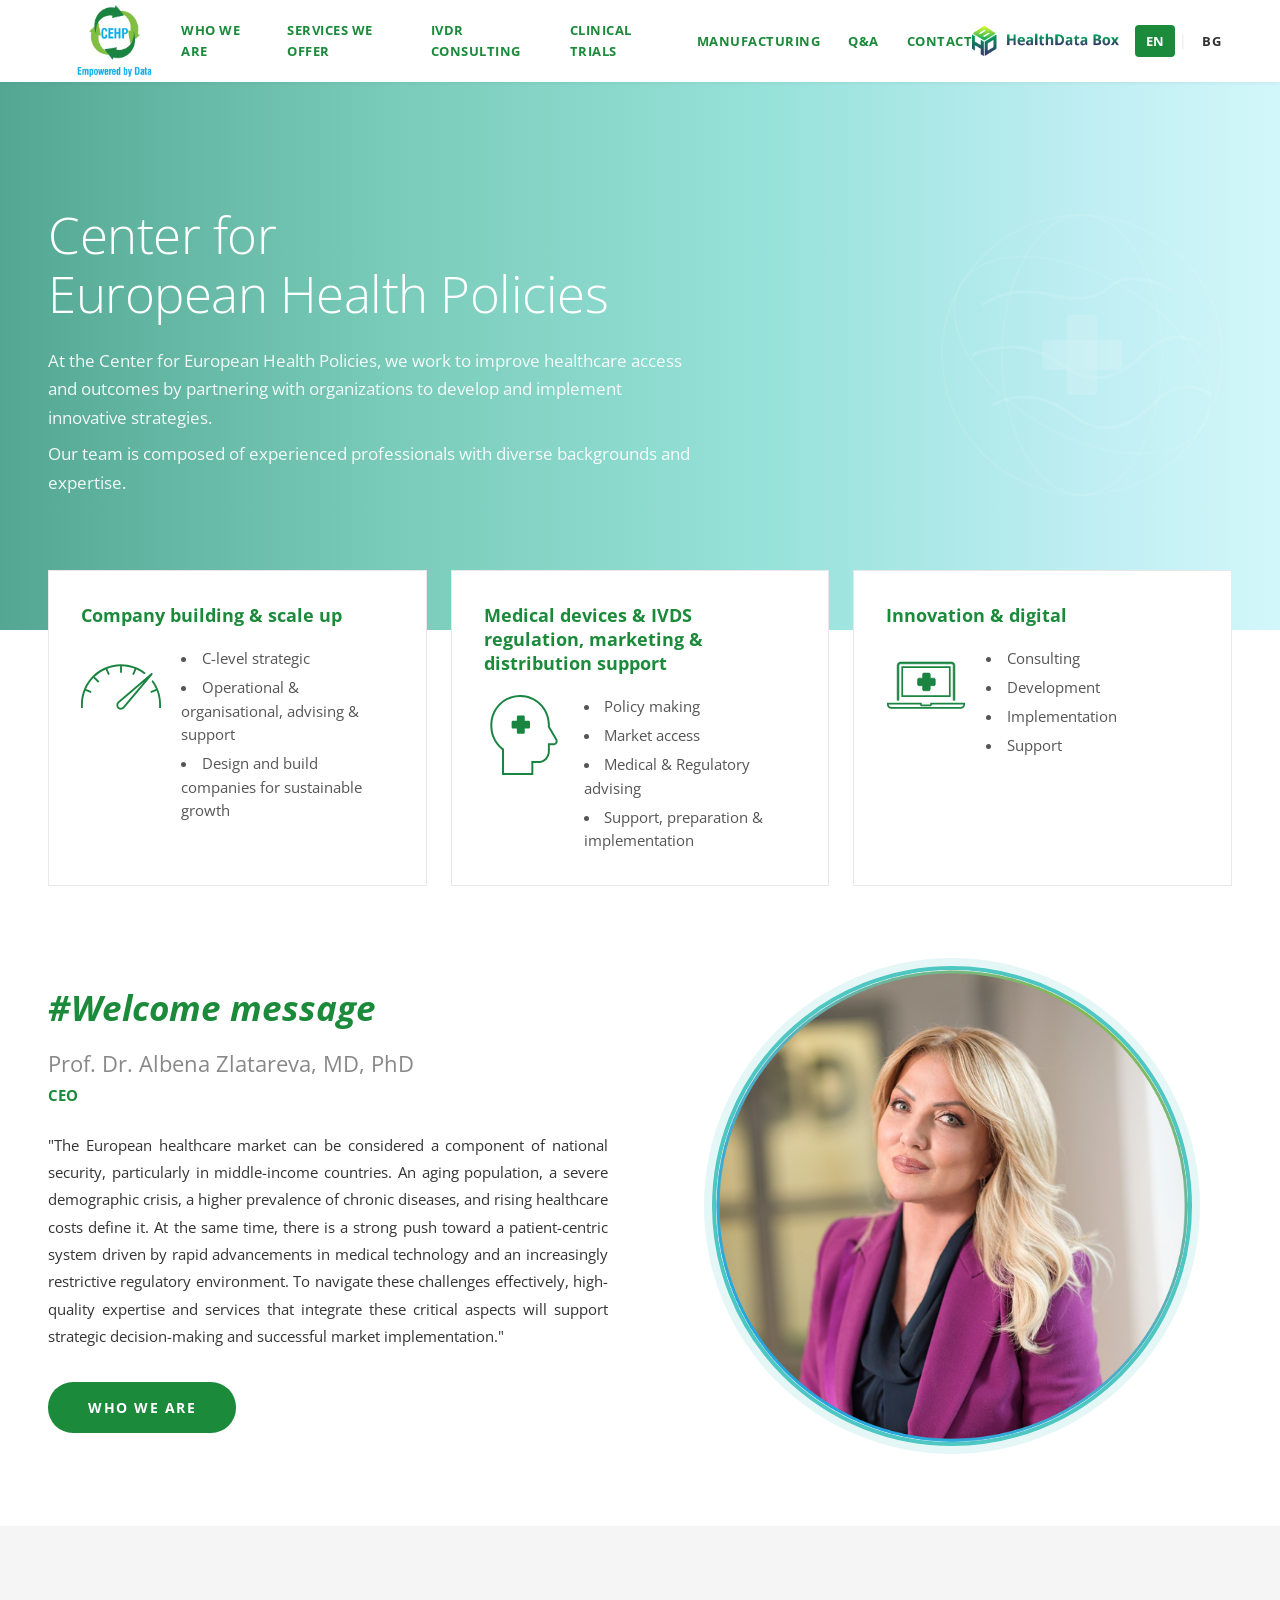
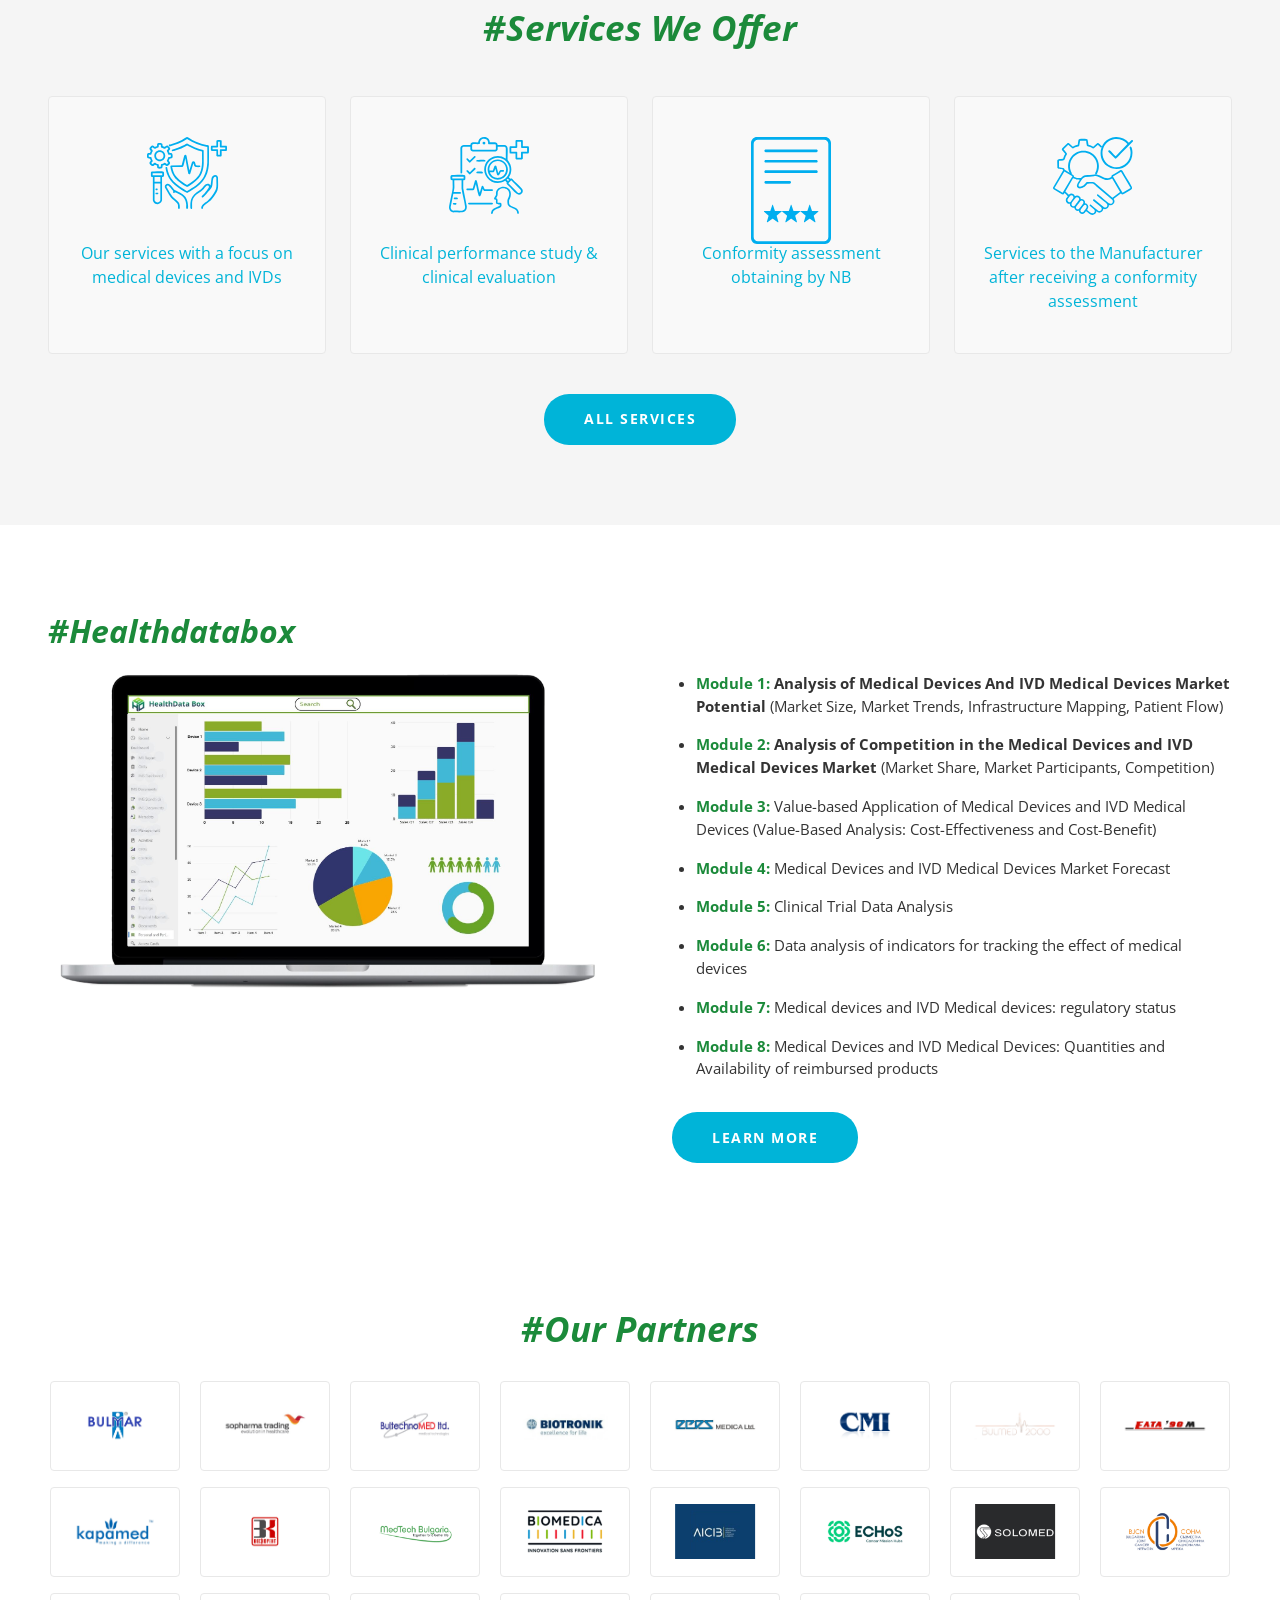
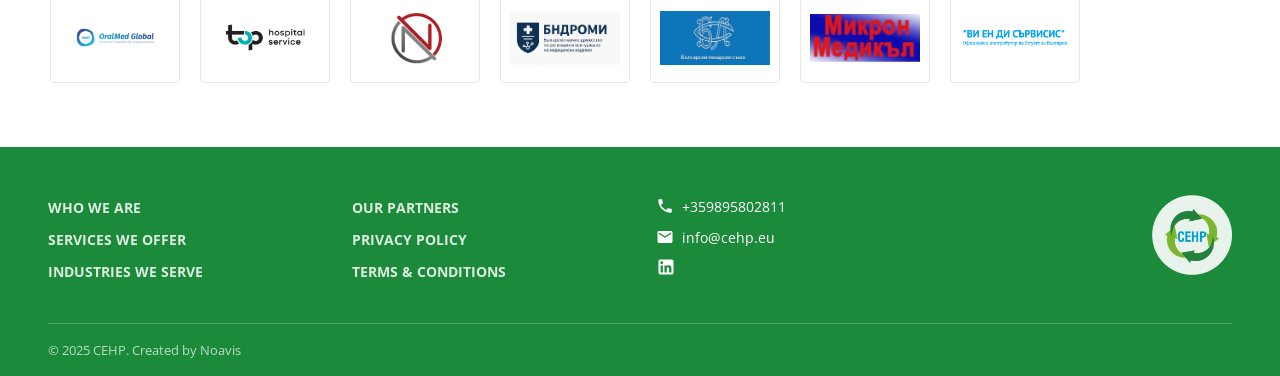
==== commit 9760dc45: "content updates" ====
--- a/index.html
+++ b/index.html
@@ -68,6 +68,7 @@
       <div class="nav-links">
         <a href="team.html" data-i18n="nav.who_we_are">Who We Are</a>
         <a href="services.html" data-i18n="nav.services">Services We Offer</a>
+        <a href="ivdr.html" data-i18n="nav.ivdr">IVDR Consulting</a>
         <a href="clinical-trials.html" data-i18n="nav.clinical_trials">Clinical Trials</a>
         <a href="manufacturing.html" data-i18n="nav.manufacturing">Manufacturing</a>
         <a href="qa.html" data-i18n="nav.qa">Q&amp;A</a>
@@ -95,6 +96,7 @@
       <a href="index.html" data-i18n="nav.home">Home</a>
       <a href="team.html" data-i18n="nav.who_we_are">Who We Are</a>
       <a href="services.html" data-i18n="nav.services">Services We Offer</a>
+      <a href="ivdr.html" data-i18n="nav.ivdr">IVDR Consulting</a>
       <a href="clinical-trials.html" data-i18n="nav.clinical_trials">Clinical Trials</a>
       <a href="manufacturing.html" data-i18n="nav.manufacturing">Manufacturing</a>
       <a href="qa.html" data-i18n="nav.qa">Q&amp;A</a>
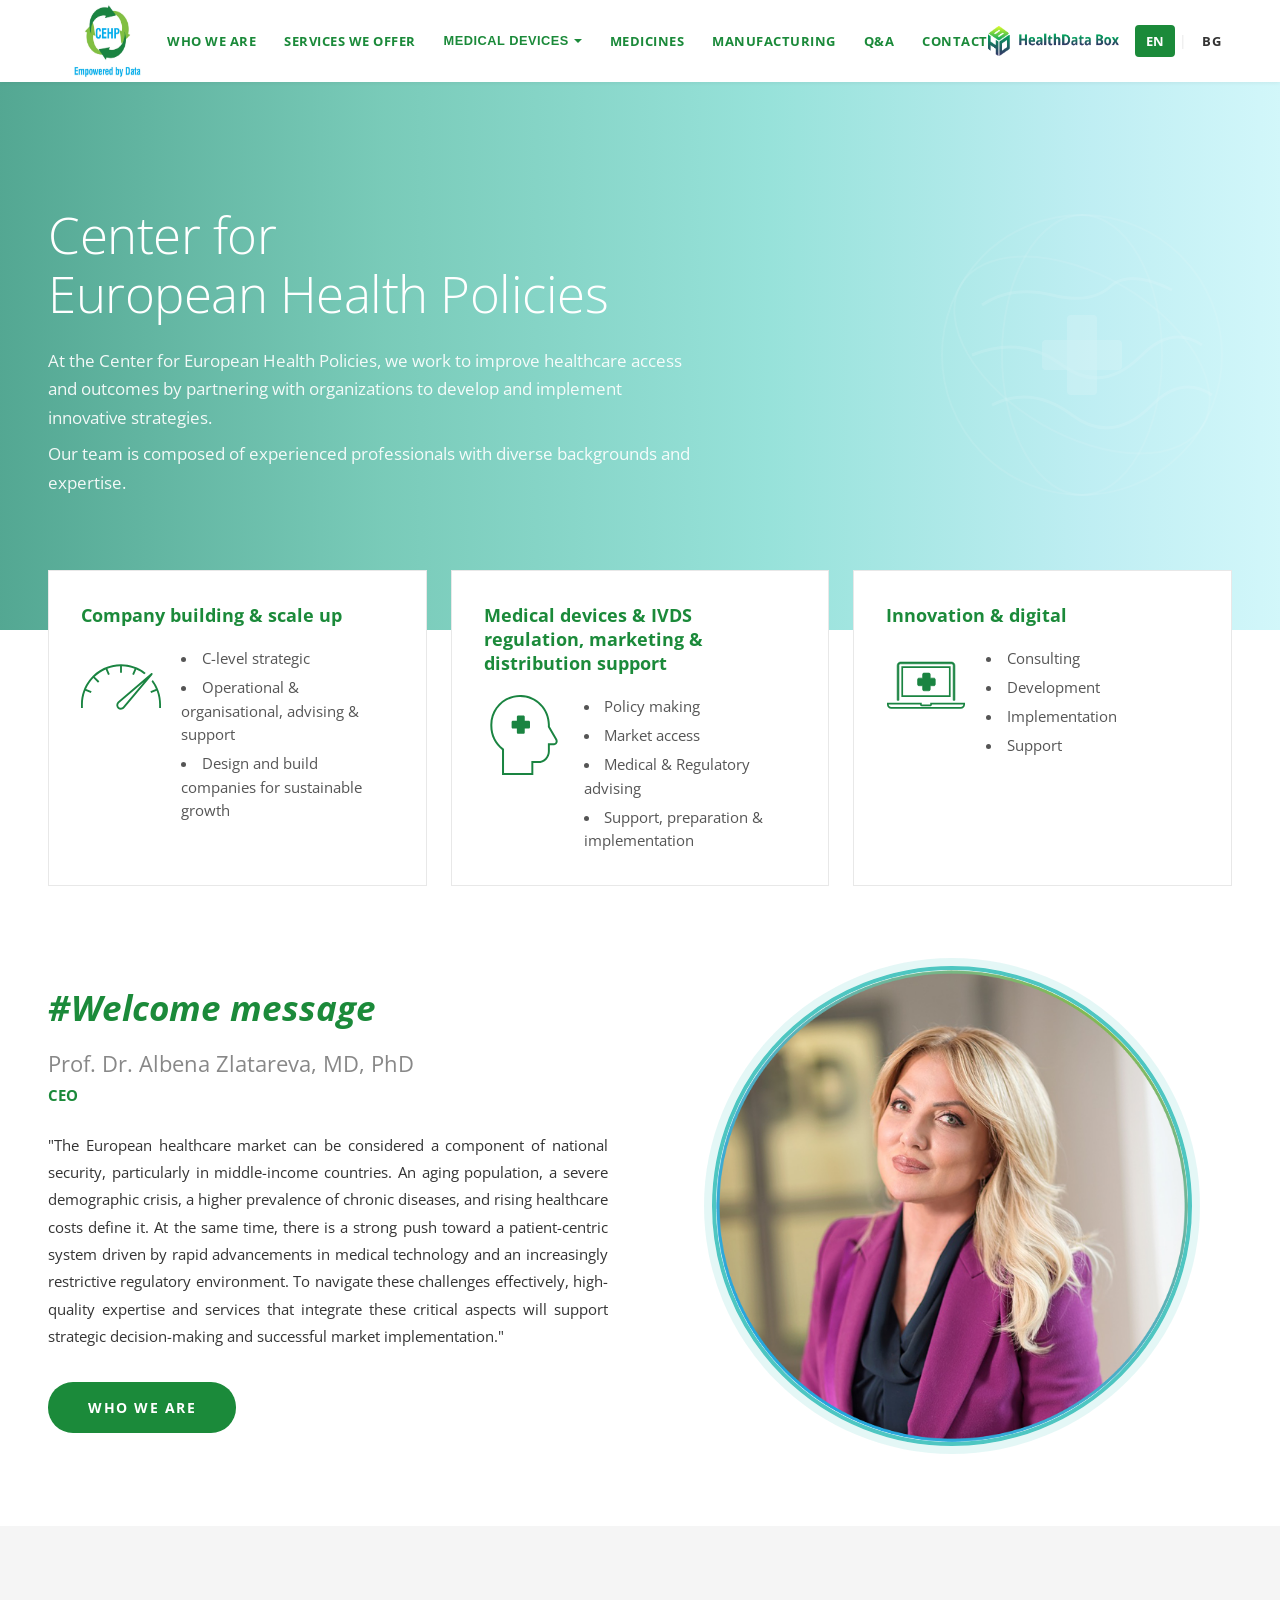
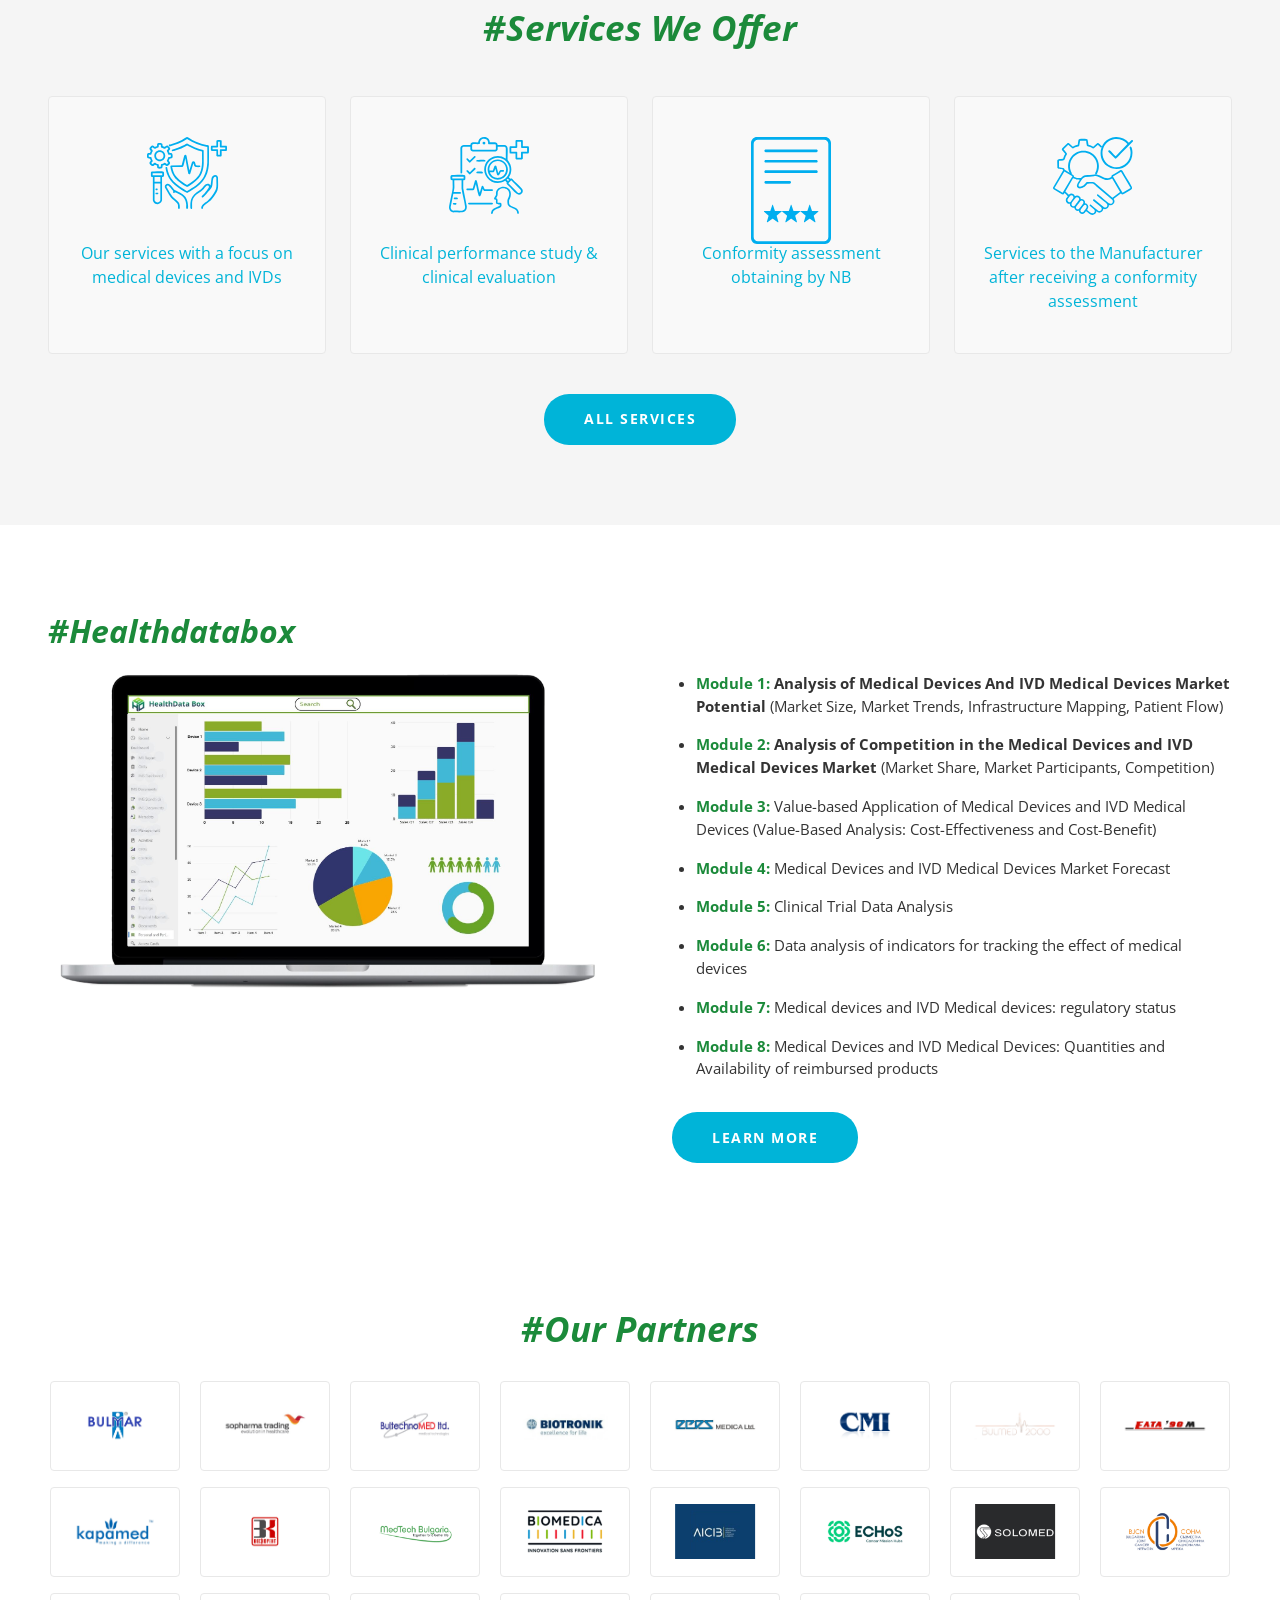
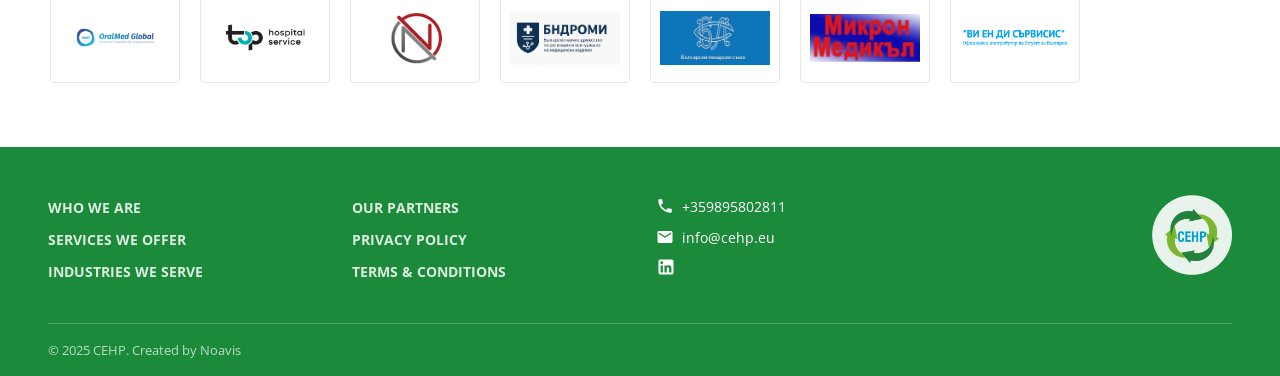
==== commit f14032b1: "updates" ====
--- a/index.html
+++ b/index.html
@@ -68,8 +68,15 @@
       <div class="nav-links">
         <a href="team.html" data-i18n="nav.who_we_are">Who We Are</a>
         <a href="services.html" data-i18n="nav.services">Services We Offer</a>
-        <a href="ivdr.html" data-i18n="nav.ivdr">IVDR Consulting</a>
-        <a href="clinical-trials.html" data-i18n="nav.clinical_trials">Clinical Trials</a>
+        <div class="nav-dropdown">
+          <button class="nav-dropdown-toggle" data-i18n="nav.medical_devices">Medical Devices</button>
+          <div class="nav-dropdown-menu">
+            <a href="mdr.html" data-i18n="nav.mdr">MDR Consulting</a>
+            <a href="ivdr.html" data-i18n="nav.ivdr">IVDR Consulting</a>
+            <a href="clinical-trials.html" data-i18n="nav.clinical_trials">Clinical Trials</a>
+          </div>
+        </div>
+        <a href="medicines.html" data-i18n="nav.medicines">Medicines</a>
         <a href="manufacturing.html" data-i18n="nav.manufacturing">Manufacturing</a>
         <a href="qa.html" data-i18n="nav.qa">Q&amp;A</a>
         <a href="contact.html" data-i18n="nav.contact">Contact</a>
@@ -96,8 +103,15 @@
       <a href="index.html" data-i18n="nav.home">Home</a>
       <a href="team.html" data-i18n="nav.who_we_are">Who We Are</a>
       <a href="services.html" data-i18n="nav.services">Services We Offer</a>
-      <a href="ivdr.html" data-i18n="nav.ivdr">IVDR Consulting</a>
-      <a href="clinical-trials.html" data-i18n="nav.clinical_trials">Clinical Trials</a>
+      <div class="mobile-nav-dropdown">
+        <button class="mobile-nav-dropdown-toggle" data-i18n="nav.medical_devices">Medical Devices</button>
+        <div class="mobile-nav-dropdown-menu">
+          <a href="mdr.html" data-i18n="nav.mdr">MDR Consulting</a>
+          <a href="ivdr.html" data-i18n="nav.ivdr">IVDR Consulting</a>
+          <a href="clinical-trials.html" data-i18n="nav.clinical_trials">Clinical Trials</a>
+        </div>
+      </div>
+      <a href="medicines.html" data-i18n="nav.medicines">Medicines</a>
       <a href="manufacturing.html" data-i18n="nav.manufacturing">Manufacturing</a>
       <a href="qa.html" data-i18n="nav.qa">Q&amp;A</a>
       <a href="contact.html" data-i18n="nav.contact">Contact</a>
--- a/css/style.css
+++ b/css/style.css
@@ -280,6 +280,7 @@
   letter-spacing: 0.5px;
   position: relative;
   padding: 0.5rem 0;
+  white-space: nowrap;
 }
 
 .nav-links a::after {
@@ -300,6 +301,130 @@
 
 .nav-links a:hover {
   color: var(--blue-btn);
+}
+
+/* Nav Dropdown */
+.nav-dropdown {
+  position: relative;
+}
+
+.nav-dropdown-toggle {
+  font-size: 0.8rem;
+  font-weight: 700;
+  color: var(--green-heading);
+  text-transform: uppercase;
+  letter-spacing: 0.5px;
+  padding: 0.5rem 0;
+  cursor: pointer;
+  background: none;
+  border: none;
+  display: flex;
+  align-items: center;
+  gap: 0.3rem;
+  white-space: nowrap;
+}
+
+.nav-dropdown-toggle::after {
+  content: '';
+  display: inline-block;
+  width: 0;
+  height: 0;
+  border-left: 4px solid transparent;
+  border-right: 4px solid transparent;
+  border-top: 4px solid currentColor;
+  transition: transform 0.2s ease;
+}
+
+.nav-dropdown:hover .nav-dropdown-toggle::after {
+  transform: rotate(180deg);
+}
+
+.nav-dropdown-toggle:hover {
+  color: var(--blue-btn);
+}
+
+.nav-dropdown-menu {
+  position: absolute;
+  top: 100%;
+  left: 50%;
+  transform: translateX(-50%);
+  background: var(--bg-white);
+  border: 1px solid var(--border-light);
+  border-radius: 6px;
+  box-shadow: 0 4px 16px rgba(0, 0, 0, 0.1);
+  padding: 0.5rem 0;
+  min-width: 200px;
+  opacity: 0;
+  visibility: hidden;
+  transition: opacity 0.2s ease, visibility 0.2s ease;
+  z-index: 100;
+}
+
+.nav-dropdown:hover .nav-dropdown-menu {
+  opacity: 1;
+  visibility: visible;
+}
+
+.nav-dropdown-menu a {
+  display: block;
+  padding: 0.5rem 1.25rem !important;
+  font-size: 0.8rem;
+  white-space: nowrap;
+}
+
+.nav-dropdown-menu a::after {
+  display: none !important;
+}
+
+/* Mobile dropdown */
+.mobile-nav-dropdown-toggle {
+  font-size: 1rem;
+  font-weight: 600;
+  color: var(--green-heading);
+  text-transform: uppercase;
+  letter-spacing: 0.5px;
+  background: none;
+  border: none;
+  cursor: pointer;
+  display: flex;
+  align-items: center;
+  gap: 0.4rem;
+  padding: 0;
+}
+
+.mobile-nav-dropdown-toggle::after {
+  content: '';
+  display: inline-block;
+  width: 0;
+  height: 0;
+  border-left: 4px solid transparent;
+  border-right: 4px solid transparent;
+  border-top: 4px solid currentColor;
+  transition: transform 0.2s ease;
+}
+
+.mobile-nav-dropdown-toggle.open::after {
+  transform: rotate(180deg);
+}
+
+.mobile-nav-dropdown-toggle:hover {
+  color: var(--blue-btn);
+}
+
+.mobile-nav-dropdown-menu {
+  display: none;
+  flex-direction: column;
+  gap: 1rem;
+  padding-left: 1rem;
+  margin-top: 0.75rem;
+}
+
+.mobile-nav-dropdown-menu.open {
+  display: flex;
+}
+
+.mobile-nav-dropdown-menu a {
+  font-size: 0.9rem;
 }
 
 .nav-right {
@@ -1227,10 +1352,15 @@
     grid-template-columns: repeat(2, 1fr);
   }
   .nav-links {
-    gap: 1rem;
+    gap: 0.9rem;
   }
   .nav-links a {
-    font-size: 0.75rem;
+    font-size: 0.72rem;
+    letter-spacing: 0;
+  }
+  .nav-dropdown-toggle {
+    font-size: 0.72rem;
+    letter-spacing: 0;
   }
 }
 
@@ -1266,23 +1396,23 @@
   .hero-globe {
     display: none;
   }
+
+  .nav-links {
+    display: none;
+  }
+
+  .hamburger {
+    display: flex;
+  }
+
+  .mobile-nav {
+    display: block;
+  }
 }
 
 @media (max-width: 768px) {
   html {
     font-size: 15px;
-  }
-
-  .nav-links {
-    display: none;
-  }
-
-  .hamburger {
-    display: flex;
-  }
-
-  .mobile-nav {
-    display: block;
   }
 
   .hero-content h1 {
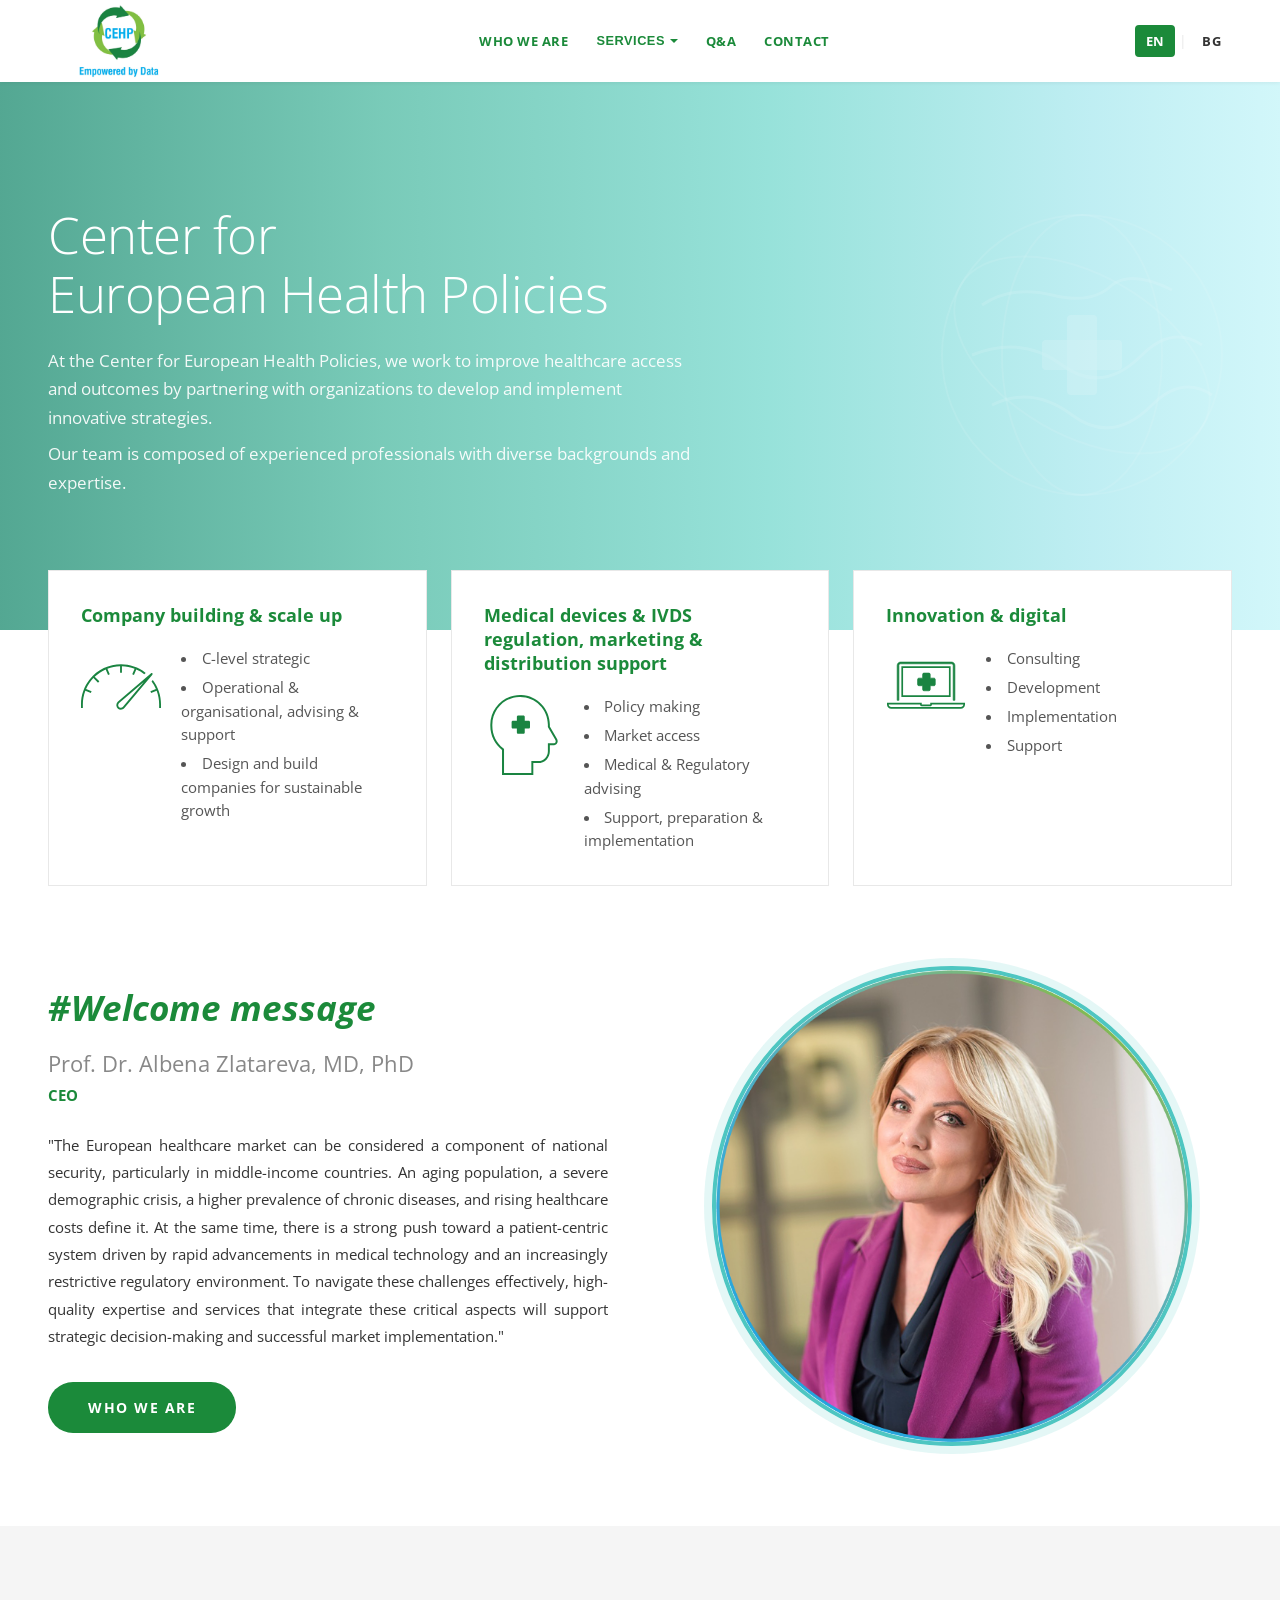
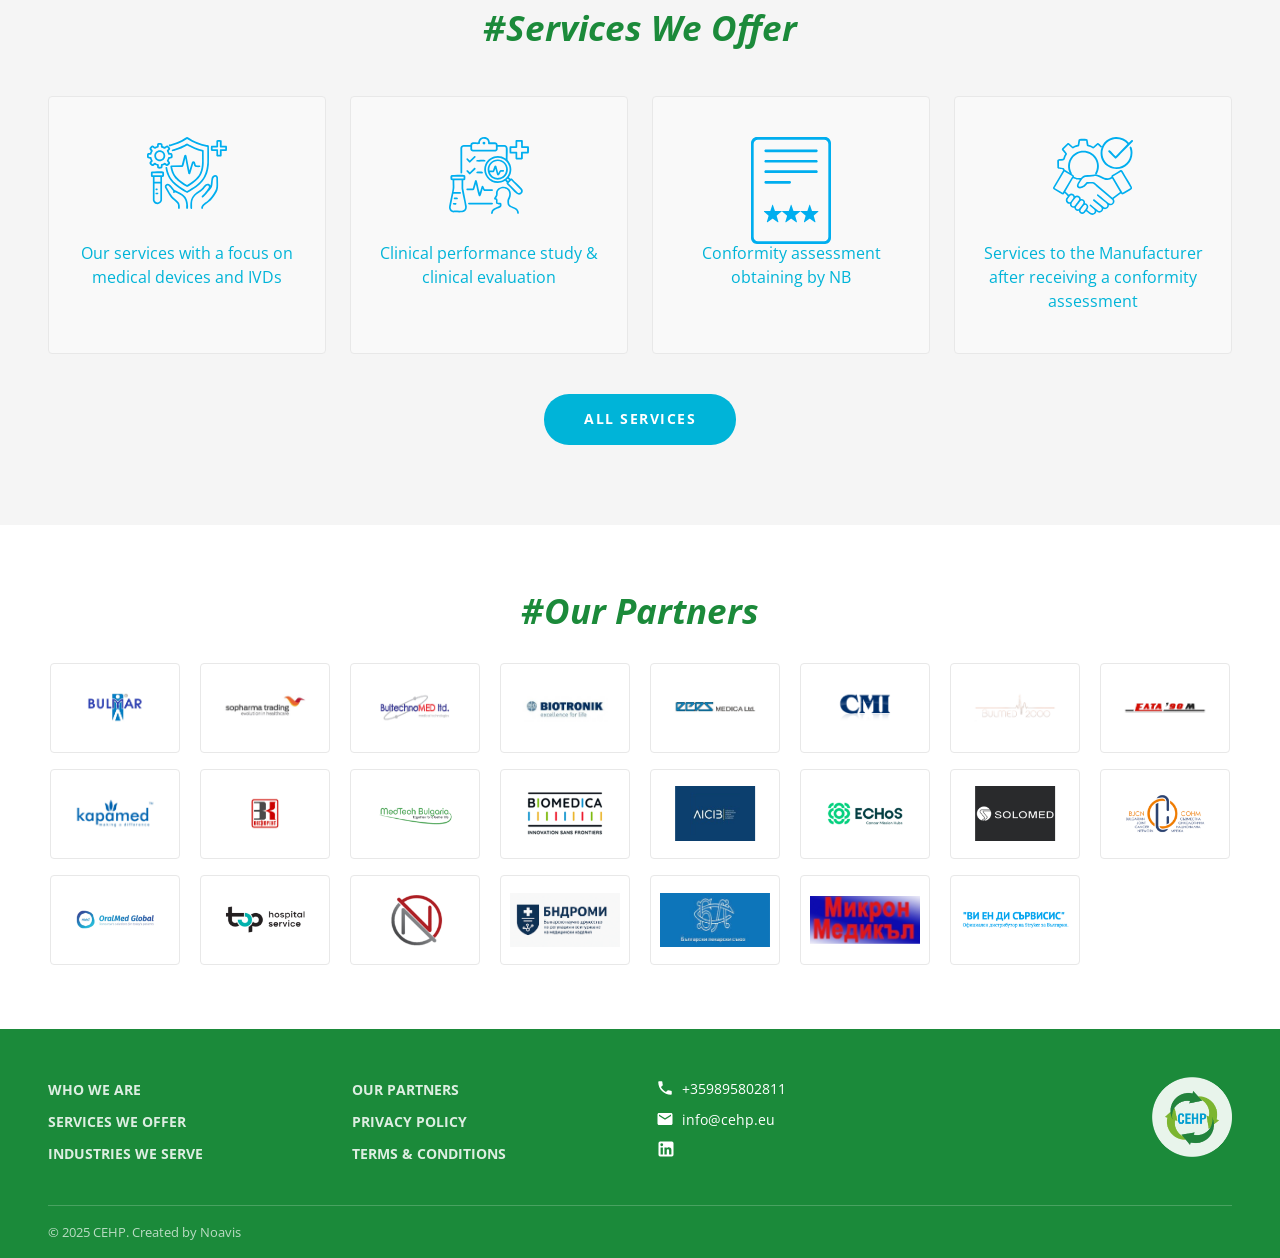
==== commit d3ecec99: "updates styles add images" ====
--- a/index.html
+++ b/index.html
@@ -67,23 +67,23 @@
       </a>
       <div class="nav-links">
         <a href="team.html" data-i18n="nav.who_we_are">Who We Are</a>
-        <a href="services.html" data-i18n="nav.services">Services We Offer</a>
         <div class="nav-dropdown">
-          <button class="nav-dropdown-toggle" data-i18n="nav.medical_devices">Medical Devices</button>
+          <button class="nav-dropdown-toggle" data-i18n="nav.services">Services</button>
           <div class="nav-dropdown-menu">
-            <a href="mdr.html" data-i18n="nav.mdr">MDR Consulting</a>
-            <a href="ivdr.html" data-i18n="nav.ivdr">IVDR Consulting</a>
-            <a href="clinical-trials.html" data-i18n="nav.clinical_trials">Clinical Trials</a>
-          </div>
-        </div>
-        <a href="medicines.html" data-i18n="nav.medicines">Medicines</a>
-        <a href="manufacturing.html" data-i18n="nav.manufacturing">Manufacturing</a>
+            <div class="nav-dropdown-group">
+              <span class="nav-dropdown-label" data-i18n="nav.medical_devices">Medical Devices</span>
+              <a href="mdr.html" data-i18n="nav.mdr">MDR</a>
+              <a href="ivdr.html" data-i18n="nav.ivdr">IVDR</a>
+              <a href="clinical-trials.html" data-i18n="nav.clinical_investigations">Clinical Investigations</a>
+            </div>
+            <a href="medicines.html" data-i18n="nav.pharmaceuticals">Pharmaceuticals</a>
+            <a href="manufacturing.html" data-i18n="nav.for_manufacturers">For Manufacturers</a>
+          </div>
+        </div>
         <a href="qa.html" data-i18n="nav.qa">Q&amp;A</a>
         <a href="contact.html" data-i18n="nav.contact">Contact</a>
       </div>
-      <a href="https://www.healthdatabox.com/" target="_blank" rel="noopener noreferrer" class="nav-right">
-        <img src="images/healthdatabox-logo.png" alt="HealthData Box">
-      </a>
+
       <div class="lang-switcher">
         <button class="lang-btn active" data-lang="en">EN</button>
         <span class="lang-sep">|</span>
@@ -102,17 +102,17 @@
     <div class="mobile-nav-links">
       <a href="index.html" data-i18n="nav.home">Home</a>
       <a href="team.html" data-i18n="nav.who_we_are">Who We Are</a>
-      <a href="services.html" data-i18n="nav.services">Services We Offer</a>
       <div class="mobile-nav-dropdown">
-        <button class="mobile-nav-dropdown-toggle" data-i18n="nav.medical_devices">Medical Devices</button>
+        <button class="mobile-nav-dropdown-toggle" data-i18n="nav.services">Services</button>
         <div class="mobile-nav-dropdown-menu">
-          <a href="mdr.html" data-i18n="nav.mdr">MDR Consulting</a>
-          <a href="ivdr.html" data-i18n="nav.ivdr">IVDR Consulting</a>
-          <a href="clinical-trials.html" data-i18n="nav.clinical_trials">Clinical Trials</a>
-        </div>
-      </div>
-      <a href="medicines.html" data-i18n="nav.medicines">Medicines</a>
-      <a href="manufacturing.html" data-i18n="nav.manufacturing">Manufacturing</a>
+          <span class="mobile-nav-dropdown-label" data-i18n="nav.medical_devices">Medical Devices</span>
+          <a href="mdr.html" data-i18n="nav.mdr" class="mobile-nav-sub">MDR</a>
+          <a href="ivdr.html" data-i18n="nav.ivdr" class="mobile-nav-sub">IVDR</a>
+          <a href="clinical-trials.html" data-i18n="nav.clinical_investigations" class="mobile-nav-sub">Clinical Investigations</a>
+          <a href="medicines.html" data-i18n="nav.pharmaceuticals">Pharmaceuticals</a>
+          <a href="manufacturing.html" data-i18n="nav.for_manufacturers">For Manufacturers</a>
+        </div>
+      </div>
       <a href="qa.html" data-i18n="nav.qa">Q&amp;A</a>
       <a href="contact.html" data-i18n="nav.contact">Contact</a>
     </div>
@@ -276,31 +276,6 @@
       </div>
       <div class="center">
         <a href="services.html" class="btn btn-cyan" data-i18n="home.services_btn">All Services</a>
-      </div>
-    </div>
-  </section>
-
-  <!-- HealthDataBox -->
-  <section class="healthdatabox" id="healthdatabox">
-    <div class="container">
-      <div class="section-label" data-i18n="home.hdb_label">#Healthdatabox</div>
-      <div class="healthdatabox-grid">
-        <div class="healthdatabox-image animate-on-scroll">
-          <img src="images/healthdatabox-laptop.png" alt="HealthDataBox platform dashboard showing medical device market analytics" width="600" height="400">
-        </div>
-        <div class="healthdatabox-content animate-on-scroll">
-          <ul class="modules-list">
-            <li data-i18n="home.hdb_m1"><strong>Module 1:</strong> <span class="module-title">Analysis of Medical Devices And IVD Medical Devices Market Potential</span> (Market Size, Market Trends, Infrastructure Mapping, Patient Flow)</li>
-            <li data-i18n="home.hdb_m2"><strong>Module 2:</strong> <span class="module-title">Analysis of Competition in the Medical Devices and IVD Medical Devices Market</span> (Market Share, Market Participants, Competition)</li>
-            <li data-i18n="home.hdb_m3"><strong>Module 3:</strong> Value-based Application of Medical Devices and IVD Medical Devices (Value-Based Analysis: Cost-Effectiveness and Cost-Benefit)</li>
-            <li data-i18n="home.hdb_m4"><strong>Module 4:</strong> Medical Devices and IVD Medical Devices Market Forecast</li>
-            <li data-i18n="home.hdb_m5"><strong>Module 5:</strong> Clinical Trial Data Analysis</li>
-            <li data-i18n="home.hdb_m6"><strong>Module 6:</strong> Data analysis of indicators for tracking the effect of medical devices</li>
-            <li data-i18n="home.hdb_m7"><strong>Module 7:</strong> Medical devices and IVD Medical devices: regulatory status</li>
-            <li data-i18n="home.hdb_m8"><strong>Module 8:</strong> Medical Devices and IVD Medical Devices: Quantities and Availability of reimbursed products</li>
-          </ul>
-          <a href="https://www.healthdatabox.com/" class="btn btn-cyan" target="_blank" rel="noopener noreferrer" data-i18n="home.hdb_btn">Learn More</a>
-        </div>
       </div>
     </div>
   </section>
--- a/css/style.css
+++ b/css/style.css
@@ -376,6 +376,28 @@
   display: none !important;
 }
 
+/* Dropdown group with label */
+.nav-dropdown-group {
+  padding-bottom: 0.25rem;
+  margin-bottom: 0.25rem;
+  border-bottom: 1px solid var(--border-light);
+}
+
+.nav-dropdown-label {
+  display: block;
+  padding: 0.5rem 1.25rem 0.25rem;
+  font-size: 0.7rem;
+  font-weight: 700;
+  color: var(--green-heading);
+  text-transform: uppercase;
+  letter-spacing: 1px;
+  white-space: nowrap;
+}
+
+.nav-dropdown-group a {
+  padding-left: 1.75rem !important;
+}
+
 /* Mobile dropdown */
 .mobile-nav-dropdown-toggle {
   font-size: 1rem;
@@ -425,6 +447,21 @@
 
 .mobile-nav-dropdown-menu a {
   font-size: 0.9rem;
+}
+
+.mobile-nav-dropdown-label {
+  display: block;
+  font-size: 0.75rem;
+  font-weight: 700;
+  color: var(--green-heading);
+  text-transform: uppercase;
+  letter-spacing: 1px;
+  margin-bottom: 0.25rem;
+}
+
+.mobile-nav-dropdown-menu a.mobile-nav-sub {
+  padding-left: 0.75rem;
+  font-size: 0.85rem;
 }
 
 .nav-right {
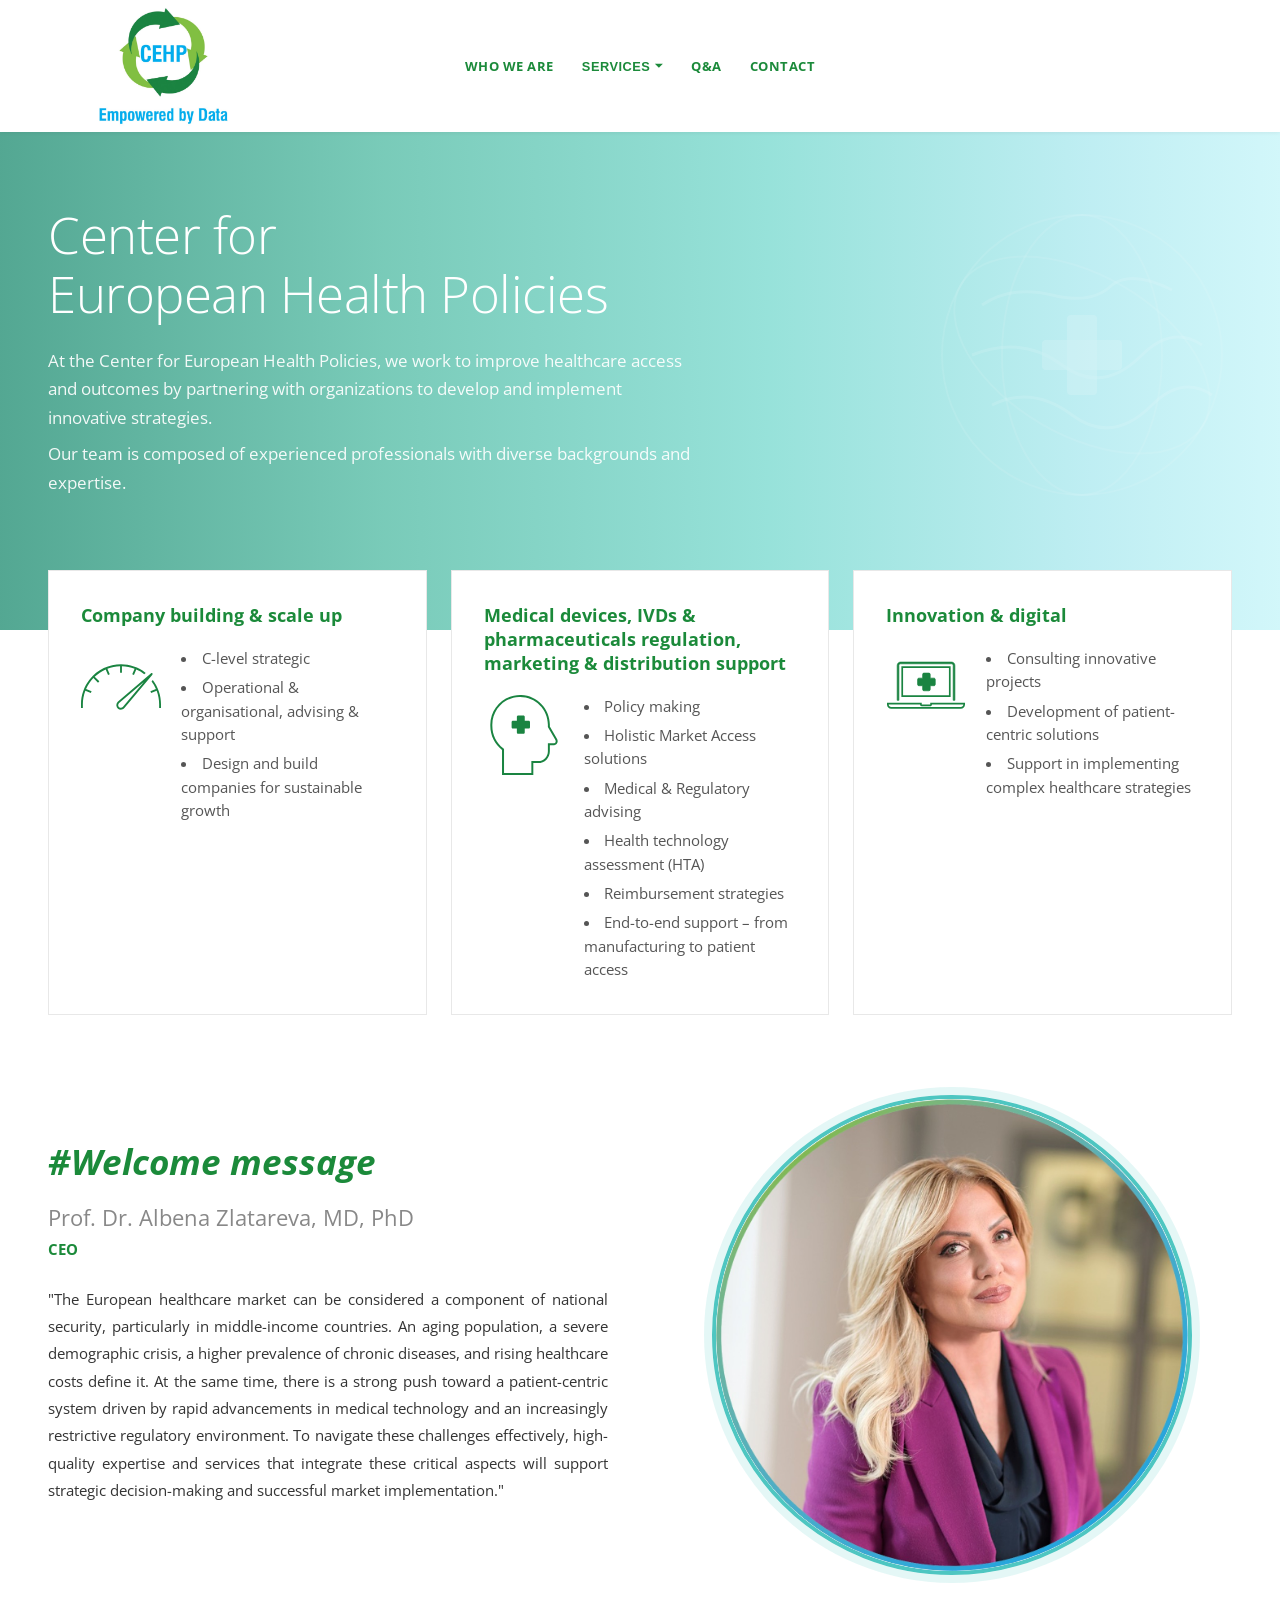
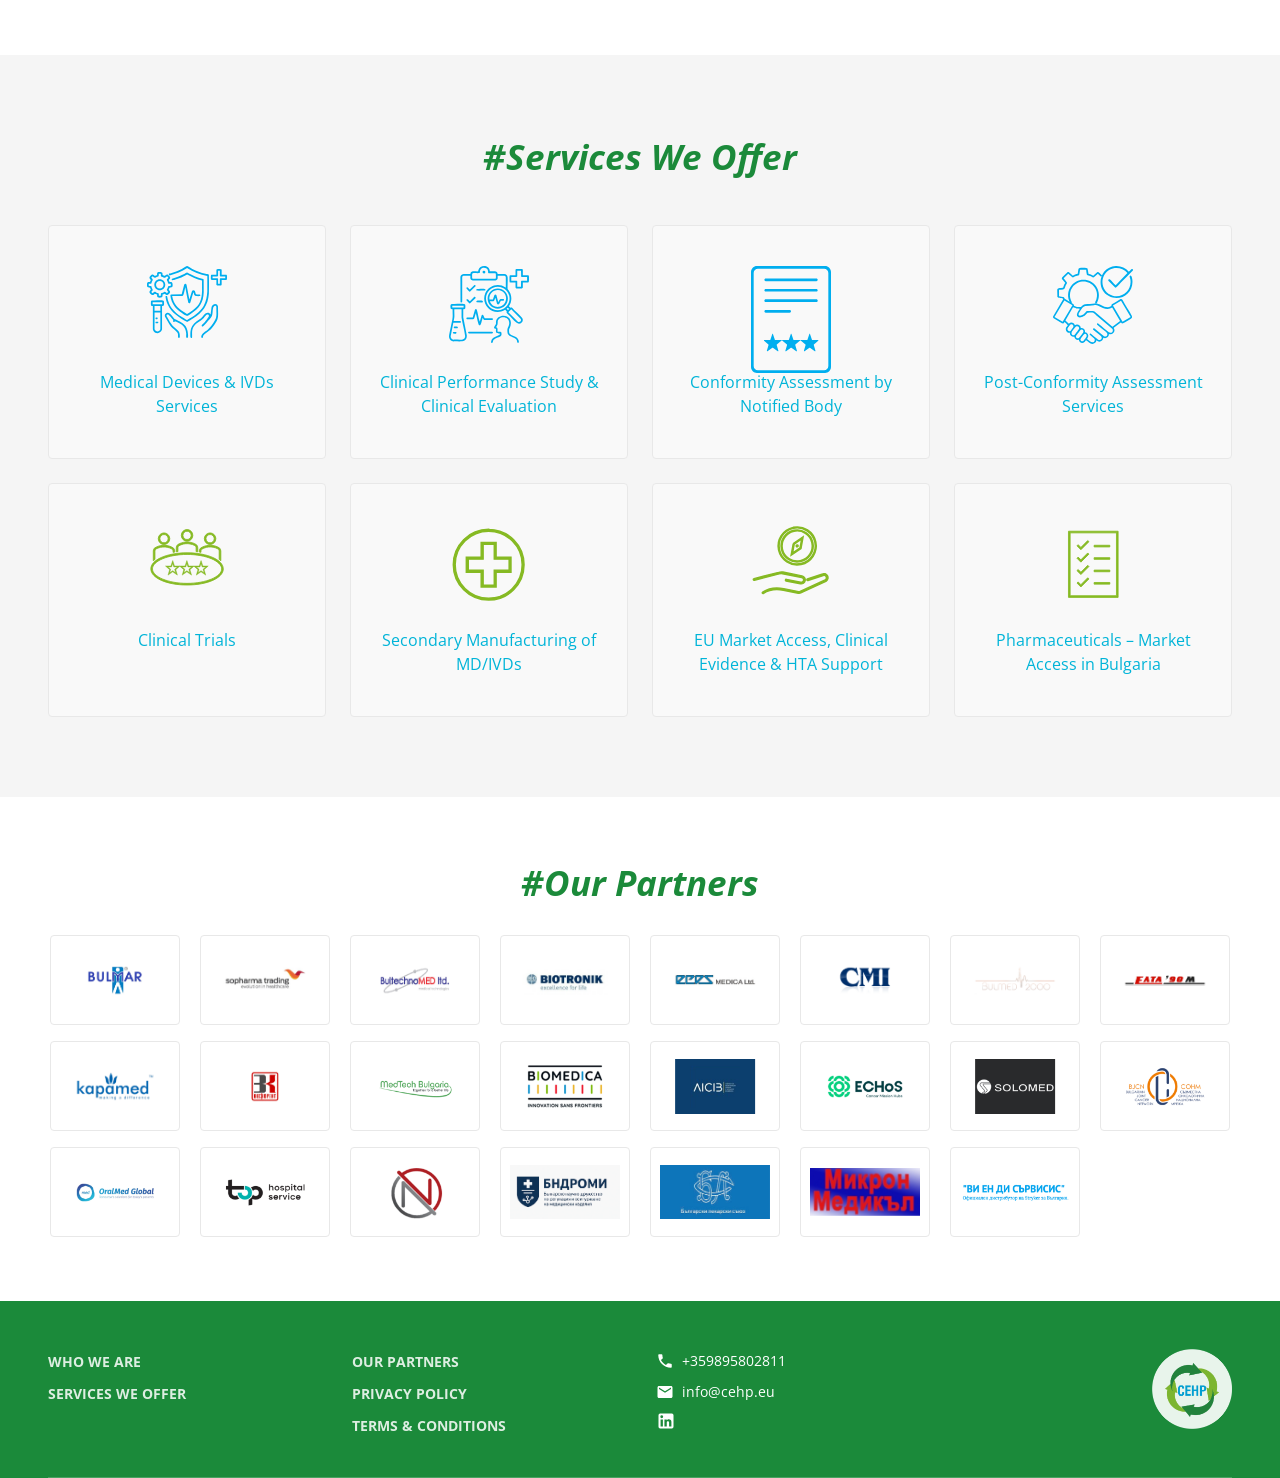
==== commit 396a8300: "Apply client change document (English version) Home: - Larger header logo; pillar 2 retitled with ne" ====
--- a/index.html
+++ b/index.html
@@ -70,11 +70,12 @@
         <div class="nav-dropdown">
           <button class="nav-dropdown-toggle" data-i18n="nav.services">Services</button>
           <div class="nav-dropdown-menu">
+            <a href="services.html" class="nav-dropdown-title" data-i18n="nav.our_services">Our Services</a>
             <div class="nav-dropdown-group">
-              <span class="nav-dropdown-label" data-i18n="nav.medical_devices">Medical Devices</span>
+              <a href="services.html#md-ivd" class="nav-dropdown-label" data-i18n="nav.medical_devices">Medical Devices</a>
               <a href="mdr.html" data-i18n="nav.mdr">MDR</a>
               <a href="ivdr.html" data-i18n="nav.ivdr">IVDR</a>
-              <a href="clinical-trials.html" data-i18n="nav.clinical_investigations">Clinical Investigations</a>
+              <a href="clinical-trials.html" data-i18n="nav.clinical_investigations">Clinical Trials</a>
             </div>
             <a href="medicines.html" data-i18n="nav.pharmaceuticals">Pharmaceuticals</a>
             <a href="manufacturing.html" data-i18n="nav.for_manufacturers">For Manufacturers</a>
@@ -105,10 +106,11 @@
       <div class="mobile-nav-dropdown">
         <button class="mobile-nav-dropdown-toggle" data-i18n="nav.services">Services</button>
         <div class="mobile-nav-dropdown-menu">
-          <span class="mobile-nav-dropdown-label" data-i18n="nav.medical_devices">Medical Devices</span>
+          <a href="services.html" class="mobile-nav-dropdown-title" data-i18n="nav.our_services">Our Services</a>
+          <a href="services.html#md-ivd" class="mobile-nav-dropdown-label" data-i18n="nav.medical_devices">Medical Devices</a>
           <a href="mdr.html" data-i18n="nav.mdr" class="mobile-nav-sub">MDR</a>
           <a href="ivdr.html" data-i18n="nav.ivdr" class="mobile-nav-sub">IVDR</a>
-          <a href="clinical-trials.html" data-i18n="nav.clinical_investigations" class="mobile-nav-sub">Clinical Investigations</a>
+          <a href="clinical-trials.html" data-i18n="nav.clinical_investigations" class="mobile-nav-sub">Clinical Trials</a>
           <a href="medicines.html" data-i18n="nav.pharmaceuticals">Pharmaceuticals</a>
           <a href="manufacturing.html" data-i18n="nav.for_manufacturers">For Manufacturers</a>
         </div>
@@ -179,7 +181,7 @@
 
         <!-- Pillar 2 -->
         <div class="pillar-card animate-on-scroll">
-          <h3 data-i18n="home.pillar2_title">Medical devices &amp; IVDS regulation, marketing &amp; distribution support</h3>
+          <h3 data-i18n="home.pillar2_title">Medical devices, IVDs &amp; pharmaceuticals regulation, marketing &amp; distribution support</h3>
           <div class="pillar-body">
             <div class="pillar-icon">
               <svg preserveAspectRatio="xMidYMid meet" data-bbox="98.2 21 658.468 781.9" viewBox="98.2 21 658.468 781.9" xmlns="http://www.w3.org/2000/svg" role="presentation" aria-hidden="true">
@@ -191,9 +193,11 @@
             </div>
             <ul>
               <li data-i18n="home.pillar2_li1">Policy making</li>
-              <li data-i18n="home.pillar2_li2">Market access</li>
+              <li data-i18n="home.pillar2_li2">Holistic Market Access solutions</li>
               <li data-i18n="home.pillar2_li3">Medical &amp; Regulatory advising</li>
-              <li data-i18n="home.pillar2_li4">Support, preparation &amp; implementation</li>
+              <li data-i18n="home.pillar2_li4">Health technology assessment (HTA)</li>
+              <li data-i18n="home.pillar2_li5">Reimbursement strategies</li>
+              <li data-i18n="home.pillar2_li6">End-to-end support &ndash; from manufacturing to patient access</li>
             </ul>
           </div>
         </div>
@@ -213,10 +217,9 @@
               </svg>
             </div>
             <ul>
-              <li data-i18n="home.pillar3_li1">Consulting</li>
-              <li data-i18n="home.pillar3_li2">Development</li>
-              <li data-i18n="home.pillar3_li3">Implementation</li>
-              <li data-i18n="home.pillar3_li4">Support</li>
+              <li data-i18n="home.pillar3_li1">Consulting innovative projects</li>
+              <li data-i18n="home.pillar3_li2">Development of patient-centric solutions</li>
+              <li data-i18n="home.pillar3_li3">Support in implementing complex healthcare strategies</li>
             </ul>
           </div>
         </div>
@@ -235,10 +238,9 @@
           <blockquote data-i18n="home.welcome_quote">
             "The European healthcare market can be considered a component of national security, particularly in middle-income countries. An aging population, a severe demographic crisis, a higher prevalence of chronic diseases, and rising healthcare costs define it. At the same time, there is a strong push toward a patient-centric system driven by rapid advancements in medical technology and an increasingly restrictive regulatory environment. To navigate these challenges effectively, high-quality expertise and services that integrate these critical aspects will support strategic decision-making and successful market implementation."
           </blockquote>
-          <a href="team.html" class="btn btn-green" data-i18n="home.welcome_btn">Who We Are</a>
         </div>
         <div class="welcome-image animate-on-scroll">
-          <img src="images/team/albena-zlatareva.png" alt="Prof. Dr. Albena Zlatareva, MD, PhD - CEO of CEHP" width="380" height="380">
+          <img src="images/team/Albena Zlatareva.jpg" alt="Prof. Dr. Albena Zlatareva, MD, PhD - CEO of CEHP" width="380" height="380">
         </div>
       </div>
     </div>
@@ -253,29 +255,50 @@
           <div class="icon">
             <img src="images/1.svg" alt="Medical devices and IVDs services icon">
           </div>
-          <h3 data-i18n="home.service1">Our services with a focus on medical devices and IVDs</h3>
+          <h3 data-i18n="home.service1">Medical Devices &amp; IVDs Services</h3>
         </a>
         <a href="services.html#clinical-eval" class="service-home-card animate-on-scroll">
           <div class="icon">
             <img src="images/2.svg" alt="Clinical performance study icon">
           </div>
-          <h3 data-i18n="home.service2">Clinical performance study &amp; clinical evaluation</h3>
+          <h3 data-i18n="home.service2">Clinical Performance Study &amp; Clinical Evaluation</h3>
         </a>
         <a href="services.html#conformity" class="service-home-card animate-on-scroll">
           <div class="icon">
             <img src="images/3.svg" alt="Conformity assessment icon">
           </div>
-          <h3 data-i18n="home.service3">Conformity assessment obtaining by NB</h3>
+          <h3 data-i18n="home.service3">Conformity Assessment by Notified Body</h3>
         </a>
         <a href="services.html#post-conformity" class="service-home-card animate-on-scroll">
           <div class="icon">
             <img src="images/4.svg" alt="Post-conformity services icon">
           </div>
-          <h3 data-i18n="home.service4">Services to the Manufacturer after receiving a conformity assessment</h3>
-        </a>
-      </div>
-      <div class="center">
-        <a href="services.html" class="btn btn-cyan" data-i18n="home.services_btn">All Services</a>
+          <h3 data-i18n="home.service4">Post-Conformity Assessment Services</h3>
+        </a>
+        <a href="clinical-trials.html" class="service-home-card animate-on-scroll">
+          <div class="icon">
+            <img src="images/8.svg" alt="Clinical trials icon">
+          </div>
+          <h3 data-i18n="home.service5">Clinical Trials</h3>
+        </a>
+        <a href="manufacturing.html" class="service-home-card animate-on-scroll">
+          <div class="icon">
+            <img src="images/9.svg" alt="Secondary manufacturing icon">
+          </div>
+          <h3 data-i18n="home.service6">Secondary Manufacturing of MD/IVDs</h3>
+        </a>
+        <a href="services.html#eu-market-access" class="service-home-card animate-on-scroll">
+          <div class="icon">
+            <img src="images/10.svg" alt="EU market access icon">
+          </div>
+          <h3 data-i18n="home.service7">EU Market Access, Clinical Evidence &amp; HTA Support</h3>
+        </a>
+        <a href="services.html#pharma-bg" class="service-home-card animate-on-scroll">
+          <div class="icon">
+            <img src="images/13.svg" alt="Pharmaceuticals market access icon">
+          </div>
+          <h3 data-i18n="home.service8">Pharmaceuticals &ndash; Market Access in Bulgaria</h3>
+        </a>
       </div>
     </div>
   </section>
@@ -320,7 +343,6 @@
           <ul>
             <li><a href="team.html"><strong data-i18n="footer.who_we_are">WHO WE ARE</strong></a></li>
             <li><a href="services.html"><strong data-i18n="footer.services">SERVICES WE OFFER</strong></a></li>
-            <li><a href="services.html"><strong data-i18n="footer.industries">INDUSTRIES WE SERVE</strong></a></li>
           </ul>
         </div>
         <div class="footer-col">
@@ -349,9 +371,6 @@
           <img src="images/logo.png" alt="CEHP Logo" width="80" height="80">
         </div>
       </div>
-      <div class="footer-bottom">
-        <span data-i18n="footer.copyright">&copy; 2025 CEHP. Created by Noavis</span>
-      </div>
     </div>
   </footer>
 
--- a/css/style.css
+++ b/css/style.css
@@ -246,6 +246,20 @@
   padding: 0.05rem 3rem;
   max-width: var(--max-width);
   margin: 0 auto;
+  position: relative;
+}
+
+/* With the language switcher hidden there is nothing on the right to balance
+   the logo, so space-between would push the links flush right. Pin them to the
+   true centre of the bar instead. Desktop only — below 1024px .nav-links is
+   hidden and the hamburger takes the right-hand slot. */
+@media (min-width: 1025px) {
+  .nav-links {
+    position: absolute;
+    left: 50%;
+    top: 50%;
+    transform: translate(-50%, -50%);
+  }
 }
 
 .nav-logo {
@@ -255,8 +269,15 @@
 }
 
 .nav-logo img {
-  height: 80px;
+  height: 130px;
   width: auto;
+}
+
+/* --- Language switcher hidden: the site is English-only for now ---
+   The markup is left in place on every page. To bring the BG version back,
+   delete this rule and re-enable the Bulgarian translations in js/i18n.js. */
+.lang-switcher {
+  display: none !important;
 }
 
 .nav-logo .tagline {
@@ -376,6 +397,36 @@
   display: none !important;
 }
 
+/* Highlighted first "Our Services" link */
+.nav-dropdown-title {
+  display: block;
+  padding: 0.65rem 1.25rem !important;
+  font-size: 0.85rem !important;
+  font-weight: 800 !important;
+  color: var(--green-heading) !important;
+  text-transform: uppercase;
+  letter-spacing: 0.5px;
+  background: rgba(27, 138, 58, 0.06);
+  border-bottom: 1px solid var(--border-light);
+  margin-bottom: 0.25rem;
+}
+.nav-dropdown-title:hover {
+  background: rgba(27, 138, 58, 0.12);
+  color: var(--green-heading) !important;
+}
+
+.mobile-nav-dropdown-title {
+  display: block;
+  font-size: 0.95rem;
+  font-weight: 800;
+  color: var(--green-heading);
+  text-transform: uppercase;
+  letter-spacing: 0.5px;
+  padding-bottom: 0.5rem;
+  margin-bottom: 0.5rem;
+  border-bottom: 1px solid var(--border-light);
+}
+
 /* Dropdown group with label */
 .nav-dropdown-group {
   padding-bottom: 0.25rem;
@@ -783,7 +834,7 @@
   display: grid;
   grid-template-columns: repeat(4, 1fr);
   gap: 1.5rem;
-  margin: 3rem 0 2.5rem;
+  margin: 3rem 0 0;
 }
 
 .service-home-card {
